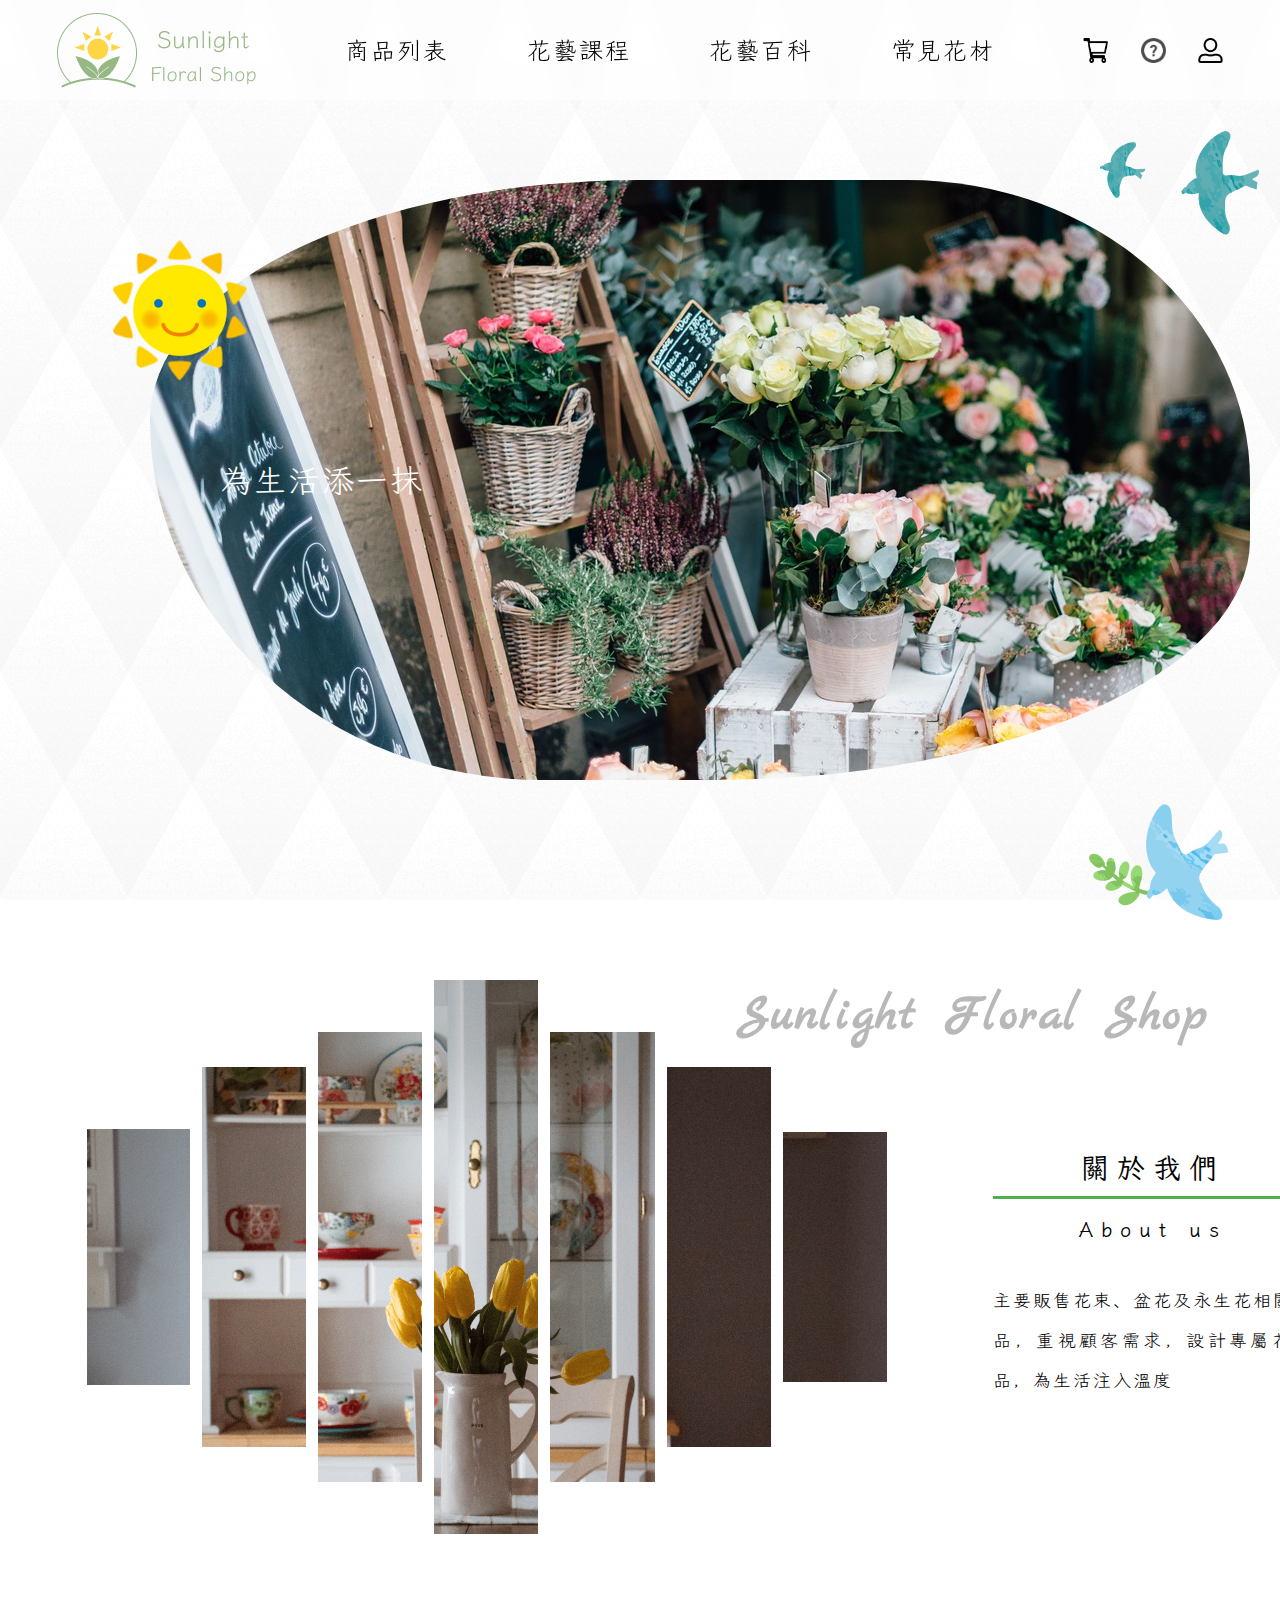
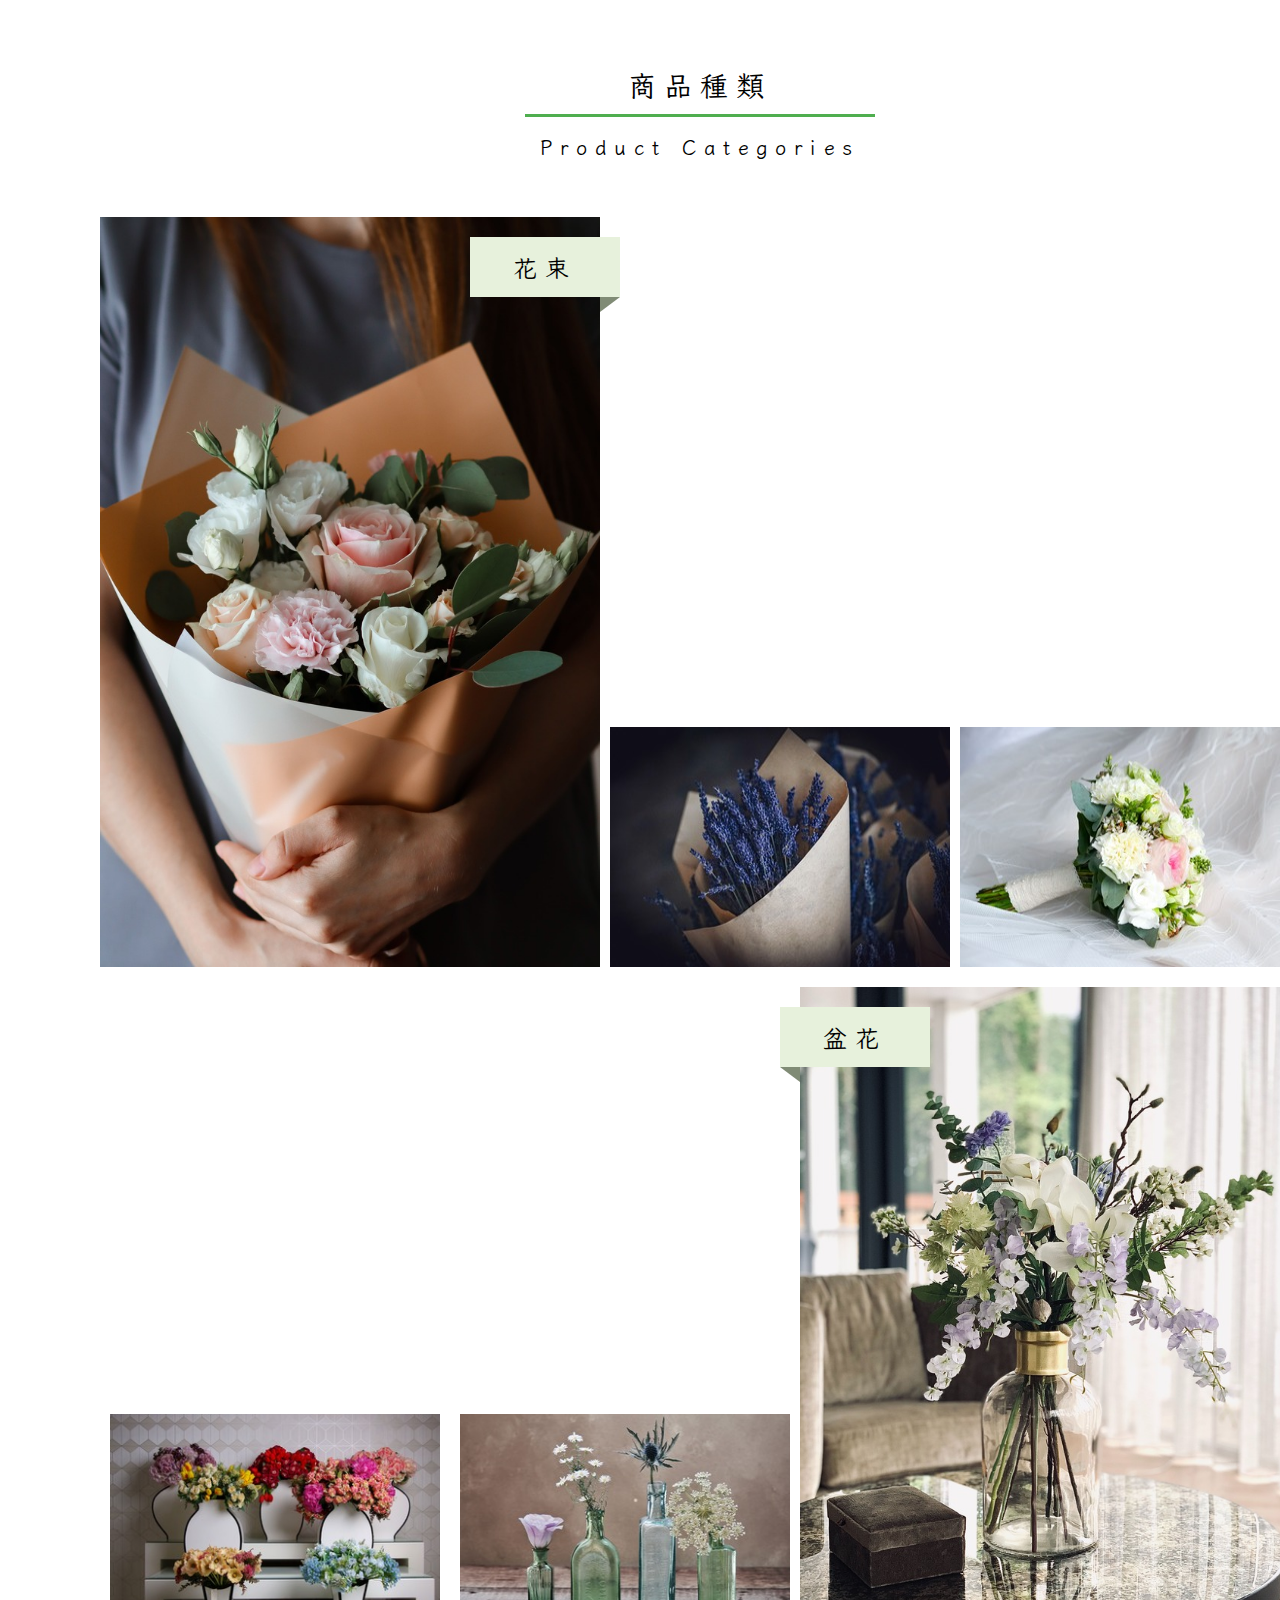
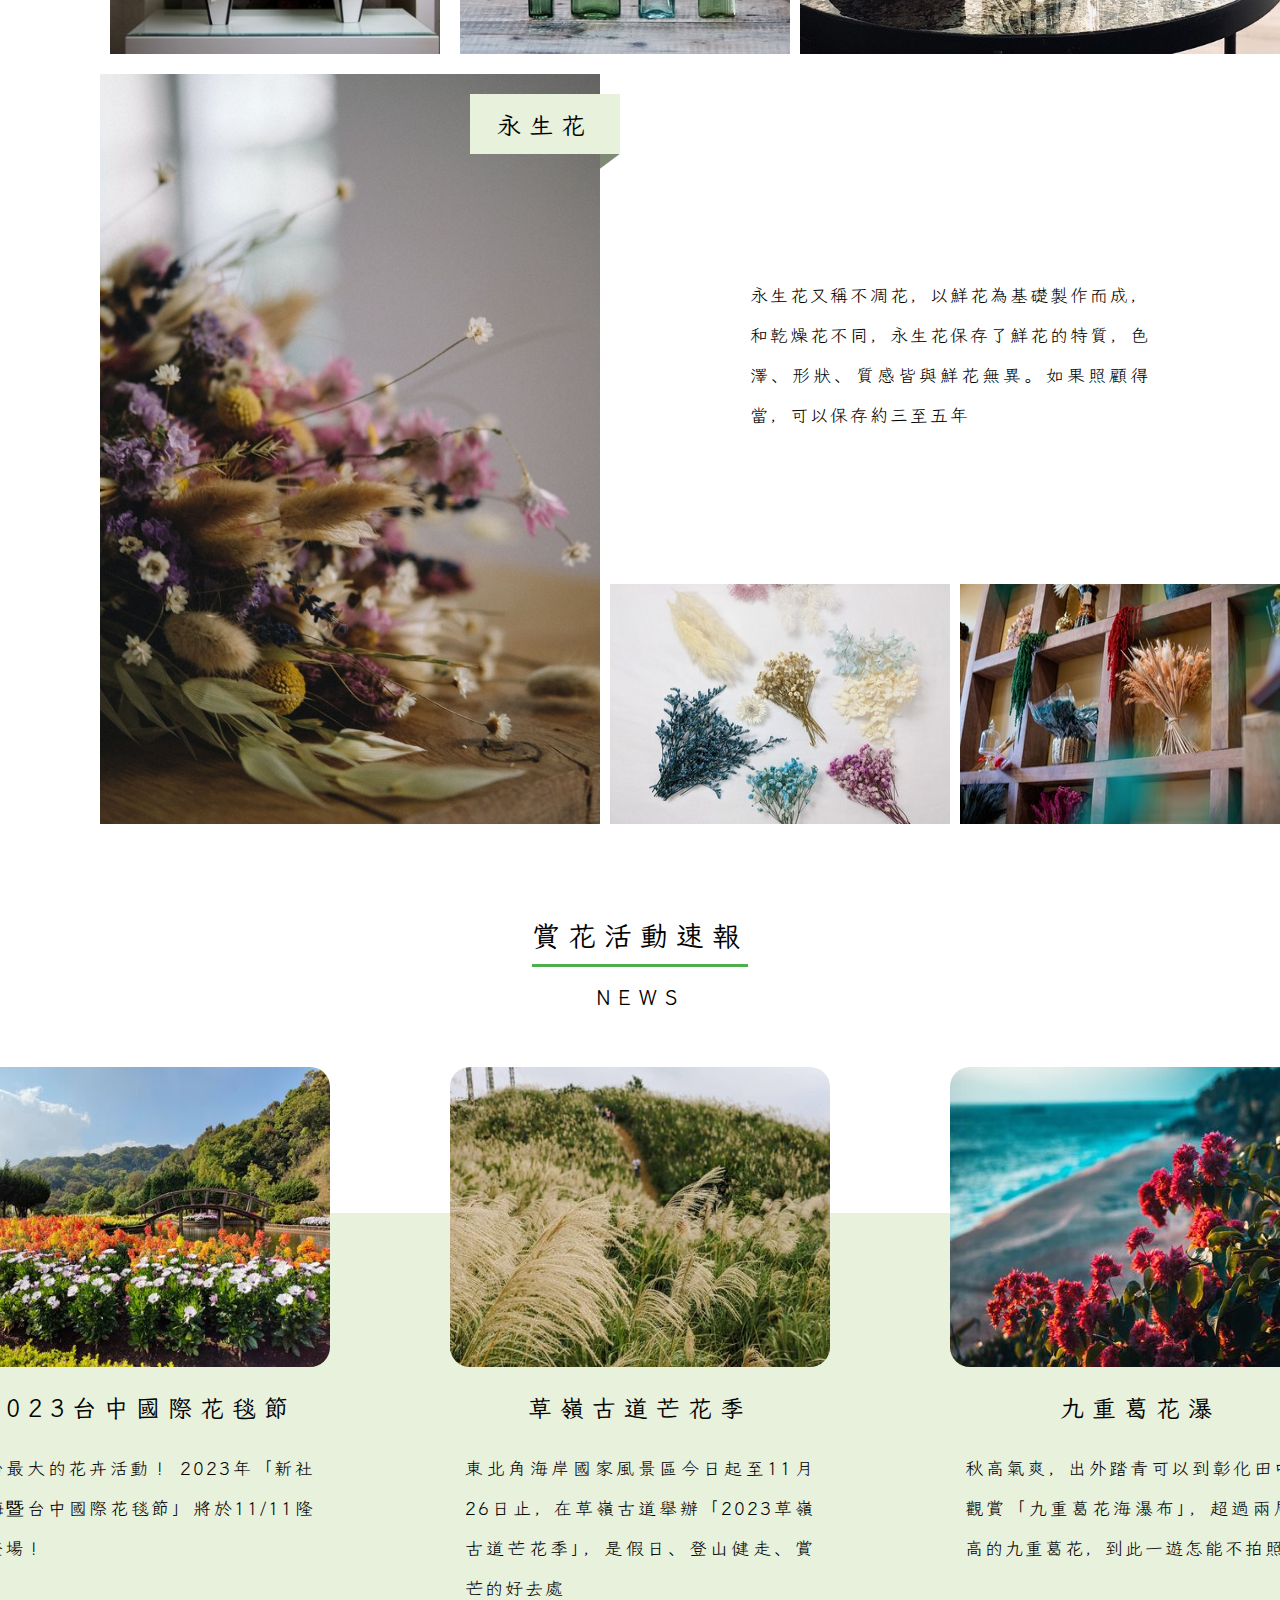
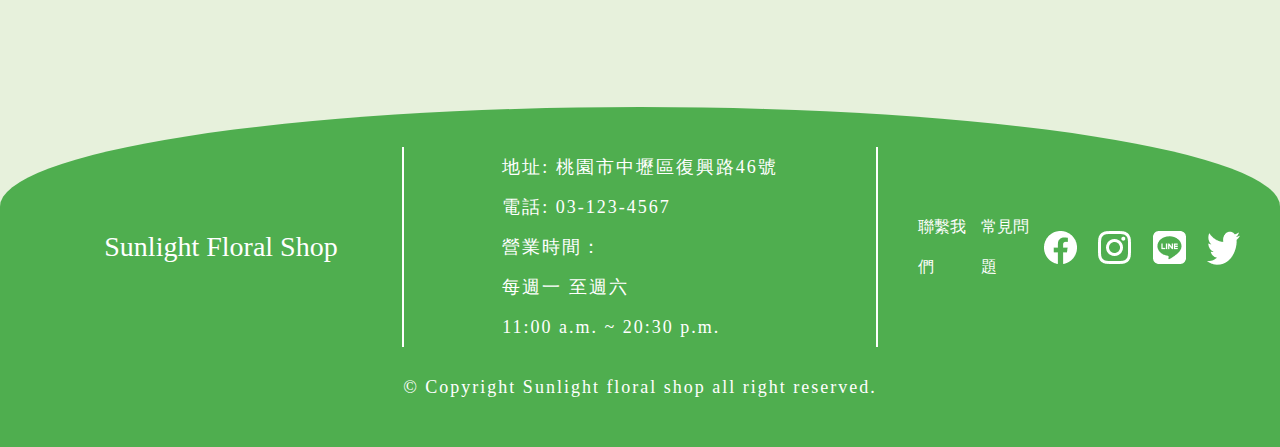
==== index.html @ 6c5d0c10 "網站標題更正" ====
<!DOCTYPE html>
<html lang="en">
<head>
    <meta charset="UTF-8">
    <meta name="viewport" content="width=device-width, initial-scale=1.0">
    <title>Sunlight floral shop</title>

    <link rel="shortcut icon" href="./photos/icon/favicon.png">
    <link rel="stylesheet" href="./CSS_style/normalize.css">
    <link rel="stylesheet" href="./CSS_style/tempt.css">
    <link rel="stylesheet" href="./CSS_style/index_style.css">
    
<!-- 英文字體 marck script -->
    <link rel="preconnect" href="https://fonts.googleapis.com">
    <link rel="preconnect" href="https://fonts.gstatic.com" crossorigin>
    <link href="https://fonts.googleapis.com/css2?family=Marck+Script&display=swap" rel="stylesheet">
<!-- 中文字體-->
<link rel="preconnect" href="https://fonts.googleapis.com">
<link rel="preconnect" href="https://fonts.gstatic.com" crossorigin>
<link href="https://fonts.googleapis.com/css2?family=Klee+One&family=Marck+Script&display=swap" rel="stylesheet">
</head>
<body>
<header>
    <!-- 導覽列 -->
<nav>
    <div class="mynav">
        <div class="logo">
            <a href="./index.html"><img src="./photos/icon/logo.png" alt="logo"></a>
        </div>
        <ul>
        
                <li class="mynav_list">
                    <a href="./item_list.html" >
                        商品列表
                    <ul class="item_drop">
                        <li>
                            <a href="./item_list.html">
                                花束
                            </a>
                        </li>                            
                        <li>
                            <a href="./item_list.html">
                                盆花
                            </a>
                        </li>
                        <li>
                            <a href="./item_list.html">
                                永生花
                            </a>
                        </li>
                    </ul>
                </a>
                </li>
            
            <li class="mynav_list">
                <a href="./class.html" >
                    花藝課程
                </a>
            </li>
            <li class="mynav_list">
                <a href="./flowers_knowledge.html">
                    花藝百科
                </a>
            </li>
        <li class="mynav_list">
                <a href="./flowers_introduce.html" >
                    常見花材
                </a>
            </li>
        </ul>
        <div class="mynav_icon">
            <a href="./cart.html" class="mynav_cart">
                <img src="./photos/icon/icon_cart.png">
            </a>
            <a href="#" class="mynav_question">
                <img src="./photos/icon/icon_question.png">
            </a>
            <a href="./login.html" class="mynav_member">
                <img src="./photos/icon/icon_member.png">
            </a>
        </div>
    </div>
</nav>
   
</header>

<main>    
     <!-- banner -->
     <section class="banner">
        <img src="./photos/index/index_banner_1.png" alt="">
        <img src="./photos/index/index_banner_2.png" alt="">
        <img src="./photos/index/index_banner_3.png" alt="">
        <div class="banner_sun">
            <div></div>
            <div></div>
        </div>
        <div class="banner_container">
            <img src="./photos/index/index_banner.jpg" alt="banner">
            <div class="banner_text">
                <p>為生活添一抹<span>綠意</span></p>
            </div>
        </div>
    </section>
    <!-- 關於我們 -->
    <section class="aboutus">
        <div class="aboutus_block">
            <div class="aboutus_pic">
                <div>
                    <img src="./photos/index/index_aboutus_1.png" alt="aboutus_pic">
                </div>
                <div>
                    <img src="./photos/index/index_aboutus_2.png" alt="aboutus_pic">
                </div>
                <div>
                    <img src="./photos/index/index_aboutus_3.png" alt="aboutus_pic">
                </div>
                <div>
                    <img src="./photos/index/index_aboutus_4.png" alt="aboutus_pic">
                </div>
                <div>
                    <img src="./photos/index/index_aboutus_5.png" alt="aboutus_pic">
                </div>
                <div>
                    <img src="./photos/index/index_aboutus_6.png" alt="aboutus_pic">
                </div>
                <div>
                    <img src="./photos/index/index_aboutus_7.png" alt="aboutus_pic">
                </div>
            </div>    
                <div class="aboutus_text">
                    <h3 class="aboutus_storename">Sunlight Floral Shop</h3>
                    <div>
                        <h2>關於我們</h2>
                        <h2>About us</h2>
                    </div>
                    <p>主要販售花束、盆花及永生花相關商品，重視顧客需求，設計專屬花藝品，為生活注入溫度</p>
                </div>
        </div>
    </section>
<!-- 商品種類 -->
    <section class="producttype">
        <div>
            <h2>商品種類</h2>
            <h2>Product Categories</h2>
        </div>
        <div>
            <div class="producttype_block">
                <div class="producttype_main">
                    <div class="producttype_title">
                        <h3>花束</h3>
                    </div>
                    <div class="producttype_mainpic_container">
                        <img src="./photos/index/producttype_bouquet_0.jpg" alt="producttype" class="producttype_mainpic">
                        
                        <a href="./item_list.html" class="producttype_hover">
                            <p>— View more ...</p>
                        </a>
                    </div>
                </div>
                <div class="producttype_smallpic">
                    <div>
                        <div><img src="./photos/index/producttype_bouquet_1.jpg" alt="producttype_bouquet"></div>
                        <div><img src="./photos/index/producttype_bouquet_2.jpg" alt="producttype_bouquet"></div>
                    </div>
                    
                </div>
            </div>
            <div class="producttype_block">
                <div class="producttype_main">
                    <div class="producttype_title"><h3>盆花</h3></div>
                    <img src="./photos/index/producttype_vase_0.jpg" alt="producttype" class="producttype_mainpic">
                    <a href="./item_list.html" class="producttype_hover">
                        <p>— View more ...</p>
                    </a>
                </div>
                <div class="producttype_smallpic">
                    <div>
                        <div><img src="./photos/index/producttype_vase_1.jpg" alt="producttype_vase"></div>
                        <div><img src="./photos/index/producttype_vase_2.jpg" alt="producttype_vase"></div>
                    </div>
                </div>
            </div>
            <div class="producttype_block">
                <div class="producttype_main">
                    <div class="producttype_title"><h3>永生花</h3></div>
                    <img src="./photos/index/producttype_preserved_0.jpg" alt="producttype" class="producttype_mainpic">
                    <a href="./item_list.html" class="producttype_hover">
                        <p>— View more ...</p>
                    </a>
                </div>
                <div class="producttype_smallpic">
                    <p>永生花又稱不凋花，以鮮花為基礎製作而成，和乾燥花不同，永生花保存了鮮花的特質，色澤、形狀、質感皆與鮮花無異。如果照顧得當，可以保存約三至五年</p>
                    <div>
                        <div><img src="./photos/index/producttype_preserved_1.jpg" alt="producttype_preserved"></div>
                        <div><img src="./photos/index/producttype_preserved_2.jpg" alt="producttype_preserved"></div>
                    </div>
                </div>
            </div>
        </div>
    </section>
<!-- 最新消息 -->
    <div class="news_bg">
        <div class="news">
            <div>
                <h2>賞花活動速報</h2>
                <h2>NEWS</h2>
            </div>
            <div class="news_main">
                <div class="news_block">
                    <img src="./photos/index/news_1.jpg" alt="news_photo">
                
                    <div class="news_text">
                        <h3>2023台中國際花毯節</h3>
                        <p>全台最大的花卉活動！
                        2023年「新社花海暨台中國際花毯節」將於11/11隆重登場！
                        </p>
                    </div>
                </div>
                <div class="news_block">
                    <img src="./photos/index/news_2.jpg" alt="news_photo">
                    <div class="news_text">
                        <h3>草嶺古道芒花季</h3>
                        <p>東北角海岸國家風景區今日起至11月26日止，在草嶺古道舉辦「2023草嶺古道芒花季」，是假日、登山健走、賞芒的好去處</p>
                    </div>
                </div>
                <div class="news_block">
                    <img src="./photos/index/news_3.jpg" alt="news_photo">
                    <div class="news_text">
                        <h3>九重葛花瀑</h3>
                        <p>秋高氣爽，出外踏青可以到彰化田中鎮觀賞「九重葛花海瀑布」，超過兩層樓高的九重葛花，到此一遊怎能不拍照。</p>
                    </div>
                </div>
            </div>
        </div>
    </div>
</main>
        
<!-- footer -->
<footer>
    <div class="footer">
        <div class="footer_main">
            <div class="footer_title">
                <h4>Sunlight Floral Shop</h4>
            </div>
            <div class="footer_contact">
                <p>地址: 桃園市中壢區復興路46號</p>
                <p>電話: 03-123-4567</p>
                <p>營業時間：</p>
                <p>每週一 至週六</p>
                <p>11:00 a.m. ~ 20:30 p.m.</p>
            </div>
            <div class="footer_followus">
                <div class="footer_icon">
                    <a href="." class="footer_fb">
                        <img src="./photos/icon/icon_fb.png" alt="facebook">
                    </a>
                    <a href="." class="footer_ig">
                        <img src="./photos/icon/icon_ig.png" alt="intasgram">
                    </a>
                    <a href="." class="footer_line">
                        <img src="./photos/icon/icon_line.png" alt="line">
                    </a>
                    <a href="." class="footer_twitter">
                        <img src="./photos/icon/icon_twitter.png" alt="twitter">
                    </a>
                </div>
                <a href=".#">常見問題</a>
                <a href=".#">聯繫我們</a>
            </div>
        </div>
    
        <div class="footer_copyright">
            <p>© Copyright Sunlight floral shop all right reserved.</p>
        </div>
    </div>
</footer>
</body>

</html>
---- CSS_style/tempt.css ----
*{
    box-sizing: border-box;
    margin: 0;    
}

html,body{
    scroll-behavior: smooth;
}

h1,h2,h3,h4,p,ul,li:not(.footer p,ul,li), button, a{
    font-family: 'Klee One';
}

h1, h2{
    font-size: 32px;
    letter-spacing: 8px;
    line-height: 60px;
}

h2{
    font-size: 28px;
}

h3{
    font-size: 24px;
    letter-spacing: 8px;
    line-height: 40px;
}

h4{
    font-size: 18px;
    font-weight: normal;
    line-height: 40px;
}



p, ul, li:not(.footer p,ul,li), button{
    line-height: 40px;
    font-size: 18px;
    letter-spacing: 2px;
}

ul{
list-style: none;
padding: 0;
margin: 0;
}

a{
text-decoration: none;
color: #000;
}
button, button>p{
    font-size: 24px;
    border: none;
    border-radius: 10px;
}

header{
    width: 100%;
}
main{
    width: 100%;
    margin: 0 auto;
    margin-top: 100px;
    display: flex;
    flex-direction: column;
    align-items: center;
}

img{
    vertical-align: middle;
}


/* 導覽列 */

nav{
    padding: 10px;
    width: 100%;
    background-color: rgba(255,255,255,.6); 
    backdrop-filter: blur(10px);
    display: flex;
    justify-content: center;
    position: fixed;
    top: 0;
    z-index: 3;
}
.mynav img:first-child{
    padding: 5px;
}
.mynav{
    width: 1400px;
    height: 80px;
    display: flex;
    justify-content: space-around;
    align-items: center;
    top: 0;
    z-index: 2;
}

.mynav>ul{
    display: flex;
    width: 650px;
    justify-content: space-between;
}

.mynav_list::after{
    content:"";
    display: block;
    height: 3px;
    width: 100%;
    background-color: #4FAE4F;
    transition: 0.3s;
    transform: scaleX(0)
}

.mynav_list:not(.mynav_list:first-child):hover::after{
    transition: 0.3s;
    transform: scaleX(1)
    
}

.mynav_icon{
    width: 150px;
    display: flex;
    justify-content: space-between;

}

.mynav_icon img{
    width: 35px;
    height: 35px;
}

.mynav_list a{
    color:#000;
    font-size: 24px;
    display: block;
    /* background-color: #000; */
}

.mynav_list{
    text-align: center;
}

.logo{
    /* border-bottom: 1px solid #b8b4b4; */
    display: flex;
    align-items: center;
}


/* 導覽列_下拉選單 */
.item_drop{
    padding: 0 auto;
    background-color: rgba(255,255,255,.7); 
    backdrop-filter: blur(30px);
    display: flex;
    flex-direction: column;
    justify-content: center;
    position: absolute;
    border-radius: 10px;
    max-height: 0;
    opacity: 0;
    z-index: 99; 
    /* 以免被其他區塊遮到 */
}

.item_drop li{
    padding: 10px;
    width: 100px;
    text-align: center;
}

.mynav_list:first-child:hover .item_drop{
    max-height: 100vh;
    opacity: 1;
    transition: 1s;
}



/* footer */
.footer{
    background-color: #4FAE4F;
    padding: 40px 0px;
    position: relative;
    display: flex;
    flex-direction: column;
    border-radius: 900px 900px 0% 0%/140px 140px 0% 0%;
    
}


.footer_title{
    width: 30.3333%;
    border-right: 2px solid #fff;
    display: flex;
    align-items: center;
    justify-content: center;
}

.footer_main{
    display: flex;
    justify-content: space-between;
    padding: 0 40px;
    
}

.footer_followus{
    border-left: 2px solid #fff;
    padding-left: 40px;
    display: flex;
    flex-direction: row-reverse;
    width: 30.333333%;
    justify-content: space-evenly;
    align-items: center;
    z-index: 2;
}

.footer_contact{
    display: flex;
    flex-direction: column;
    justify-content: center;
}

.footer_icon{
    width: 200px;
    display: flex;
    justify-content: space-between;
}

.footer p, .footer_followus a, .footer h4{
    color: #fff;
    font-family: '微軟正黑體';
    line-height: 40px;
    text-align: left;
}

.footer_copyright{
    margin-top: 20px;
    width: 100%;
}
.footer_copyright p{
    text-align: center;
}

.footer_title h4{
    font-size: 28px;
    text-align: center;
    width: 280px;
    line-height: 40px;
}
---- CSS_style/index_style.css ----
body{
    background-image: url(../photos/index/white-diamond.png);
    background-attachment: fixed;
}


/* banner */
.banner{
    width: 1400px;
    margin: auto;
    padding-top: 80px;
    padding-bottom: 80px;
    position: relative;
    z-index: 2;
}

.banner_container{
    height: 600px;
    width: 1100px;
    margin: auto;
    border-radius: 490px 343px 539px 392px/240px 300px 240px 360px;
    display: flex;
    align-items: center;
    overflow: hidden;
}

.banner_sun{
    width: 140px;
    height: 140px;
    position: absolute;
    top: 140px;
    left: 110px;
}
.banner_sun>div:first-child{     
    background-image: url(../photos/index/index_banner_4-2.png);
    background-position: center;
    width: 140px;
    height: 140px;
    border-radius: 50%;
    animation: banner1 30s 0s linear infinite;
    transform-origin: center;
    translate: 0px 0px;
}

.banner_sun>div:last-child{ 
    background-image: url(../photos/index/index_banner_4-1.png);
    background-repeat: no-repeat;
    background-position: center;
    width: 95px;
    height: 95px;
    position: absolute;
    top: 22px;
    right: 22px;
}
.banner>img:nth-child(1){
    position: absolute;
    bottom: -120px;
    right: 120px;
}
.banner>img:nth-child(2){
    position: absolute;
    top: 0;
    right: 100px;
    z-index: 10;
}

.banner>img:nth-child(3){
    position: absolute;
    top: 30px;
    right: 240px;
    z-index: 10;
}


@keyframes banner1{
    0%{
    transform: rotate(0deg);
    translate: 0px 0px;
    }
    100%{
        transform: rotate(360deg);
        translate: 0px 0px;
    }
}

.banner_text{
    font-size: 28px;
    margin: auto;
    margin-left: 5%;
    display: flex;
    position: absolute;
}

.banner_text p{
    font-size: 32px;
    width: 300px;
    padding-bottom: 5px;
    color: #fff;
}

.banner_text p::after{
    content:"";
    display: block;
    height: 3px;
    background-color: #3A8816;
    opacity: 0;
    animation: banner_text_border 1s 0.5s linear forwards;
}

.banner_text span{
    /* color: rgb(48, 92, 78); */
    font-size: 40px;
    position: relative;
    /* bottom: -50px; */
    opacity: 0;
    animation: banner_title 1s 1.5s linear forwards; 
}

@keyframes banner_text_border{
    0%{
        width: 0%;
        opacity: 0;
    }
    100%{
        width: 100%;
        opacity: 1;
    }
}

@keyframes banner_title{
    0%{
        opacity: 0;
        bottom: 0px;
    }
    100%{
        opacity: 1;
        bottom: -50px;
    }
}


/* 關於我們圖片 */
.aboutus{
    width: 1400px;
    margin: 0 auto;
    margin-top: 120px;
    display: flex;
    flex-direction: column;
    align-items: center;
    justify-content: space-between;
}
.aboutus_pic{
    width: 800px;
    display: flex;
    gap: 12px;
    align-items: center;
}

.aboutus_pic>div{
    overflow: hidden;
}

.aboutus_pic img{
    transition: 1s;
    vertical-align: middle;
}

.aboutus_pic img:hover{
    transform: scale(1.1);
}



/* 關於我們 文字 */
.aboutus p{
    width: 320px;
    text-align: justify;
}

.aboutus h3{
    width: 500px;
    font-size: 50px;
    font-family: 'marck script';
    text-align: center;
    color: #B8B8B8;
    position: absolute;
    top: -120px;
    left: -250px;
    letter-spacing: 2px;
    z-index: -1;
}

.aboutus_text{
    height: 100%;
    display: flex;
    flex-direction: column;
    padding-left: 20px;    
    position: relative;
    justify-content: center;
}

.aboutus_text>div{
    display: flex;
    justify-content: center;
}

.aboutus_block{
    width: 100%;
    display: flex;
    align-items: center;
    justify-content: space-evenly;
    
}

/* 商品種類 */
.producttype{
    width: 1400px;
    margin: 0 auto;
    margin-top: 100px;
    display: flex;
    flex-direction: column;
    align-items: center;
    justify-content: center;
}

.producttype_main{
    position: relative;
    /* 次標題絕對定位 */
    z-index: 1;
    /* z-index設1, 以免擋到a標籤 */

}

.producttype_block{
    width: 1200px;

    margin-top: 20px;
    display: flex; 
    justify-content: space-between;
}

.producttype_block:nth-child(2){
    flex-direction: row-reverse;
}

.producttype_main img{
    width: 500px;
    background-repeat: no-repeat;
    background-size: cover;
    background-position: center;
}



.producttype_title{
    width: 150px;
    height: 60px;
    background-color: #E7F1DC;
    position: absolute;
    right: -20px;
    top: 20px;
    z-index: 3;
}

.producttype_title::after{
    content:"";
    width: 20px;
    height: 15px;
    clip-path: polygon(0% 0%, 100% 0%, 0% 100%);
    background-color: #808B75;
    position: absolute;
    right: 0px;
    top: 60px;
}

.producttype_block:nth-child(2) .producttype_title{
    width: 150px;
    height: 60px;
    background-color: #E7F1DC;
    position: absolute;
    left: -20px;
    top: 20px;
    z-index: 3;
}

.producttype_block:nth-child(2) .producttype_title::after{
    content:"";
    width: 20px;
    height: 15px;
    clip-path: polygon(0% 0%, 100% 0%, 100% 100%);
    background-color: #808B75;
    position: absolute;
    left: 0px;
    top: 60px;
}

.producttype_title>h3{
    text-align: center;
    line-height: 60px;
}

.producttype_smallpic{
    display: flex;
    flex-direction: column;
    justify-content: flex-end;
}

.producttype_smallpic p{
    width: 100%;
    padding: 150px;
    align-self: center;
    text-align: justify;

}

.producttype_smallpic>div{
    width: 700px;
    display: flex;
    align-items: flex-end;
    justify-content: space-evenly;
    overflow: hidden;
}

.producttype_block .producttype_smallpic>div>div{
    overflow: hidden;
    margin-left: 10px;
}

.producttype_block:nth-child(2) .producttype_smallpic>div>div{
    margin-right: 10px;
}

.producttype_smallpic>div img{
    width: 350px;
    height: 240px;
    background-repeat: no-repeat;
    background-size: cover;
    background-position: center;
}

.producttype_block:nth-child(2) .producttype_smallpic img{
    padding-left: 0;
    padding-right: 10px;
}

.producttype_text{
    /* border: 1px solid red; */
    width: 600px;
    height: 120px;
    margin: auto 0;
    display: flex;
    justify-content: flex-end;
    align-items: flex-end;
}

.producttype>div:first-child{
    width: 250px;
    display: flex;
    align-items: center;
    justify-content: space-between;
    margin-bottom: 50px;
}

.producttype_smallpic img:not(.producttype_mainpic):hover{
    transform: scale(1.1);
    transition: 1s;
}

.producttype img{
    transition: 1s;
}

/* hover區塊設定 */
.producttype_mainpic_container{
    position: relative;
    z-index: -1;

}
.producttype_hover{
    text-align: center;
    vertical-align: middle;
    width: 100%;
    height: 100%;
    transform: scale(0);
    overflow: hidden;
    /* background-color: rgba(51, 110, 51, 0.4); */
    background-color: rgba(0,0,0,.3);
    backdrop-filter: blur(10px);
    /* 在區塊背景加入特效 */
    position: absolute;
    top: 0;
    left: 0;
    transition: .8s;
    display: flex;
    align-items: center;
    color: #fff;
    z-index: 2;
}

.producttype_hover p{
    text-align: center;
    width: 100%;
    font-size: 32px;
    font-weight: bold;
}


.producttype_main:hover .producttype_hover{
    transform: scale(.999);
}




/* 活動消息區塊 */

.news_bg{
    width: 100%;
    margin: auto;
    margin-top: 60px;
    background: linear-gradient(
        #fff0 0%,
        #fff0 40%,
        #E7F1DC 40%,
        #E7F1DC 100%
    );
    display: flex;
    justify-content: center;
}
.news{
    display:flex;
    justify-content: center;
    flex-direction: column;
    align-items: center;
    padding-bottom: 100px;
}

.news>div:first-child{
    width: 330px;
    display: flex;
    align-items: center;
    justify-content: space-between;

}
.news_main{
    width: 1400px;
    display:flex;
    justify-content: space-between;
    margin-top: 20px;
}

.news_block{
    display: flex;
    flex-direction: column;

}

.news_block img{
    margin: 0 auto;
    width: 380px;
    height: 300px;
    background-size: cover;
    overflow: hidden;
    border-radius: 20px;
}

.news_block h3{
    width: 400px;
    text-align: center;
    margin-top: 20px;
    margin-bottom: 20px;
}

.news_block p{
    width: 350px;
    text-align:justify;
}

.news_text{
    display: flex;
    flex-direction: column;
    align-items: center;
}

/* 各區塊h2標題樣式 */
h2{
    text-align: center;
    line-height: 60px;
}

.aboutus_text h2:nth-child(2),
.producttype h2:nth-child(2),
.news h2:nth-child(2){
    font-size: 20px;
    text-align: center;
}



.aboutus_text>div,
.producttype>div:first-child,
.news>div:first-child{
    display: flex;
    flex-direction: column;
    margin-bottom: 20px;
    margin-top: 20px;
}

.aboutus_text>div>h2:first-child::after,
.producttype>div>h2:first-child::after,
.news>div:first-child>h2:first-child::after{
    content: "";
    display: block;
    width: 100%;
    height: 3px;
    background-color: #4FAE4F;
}

.producttype>div:first-child>h2{
    width: 350px;
}

footer{
    background-color: #E7F1DC;
}
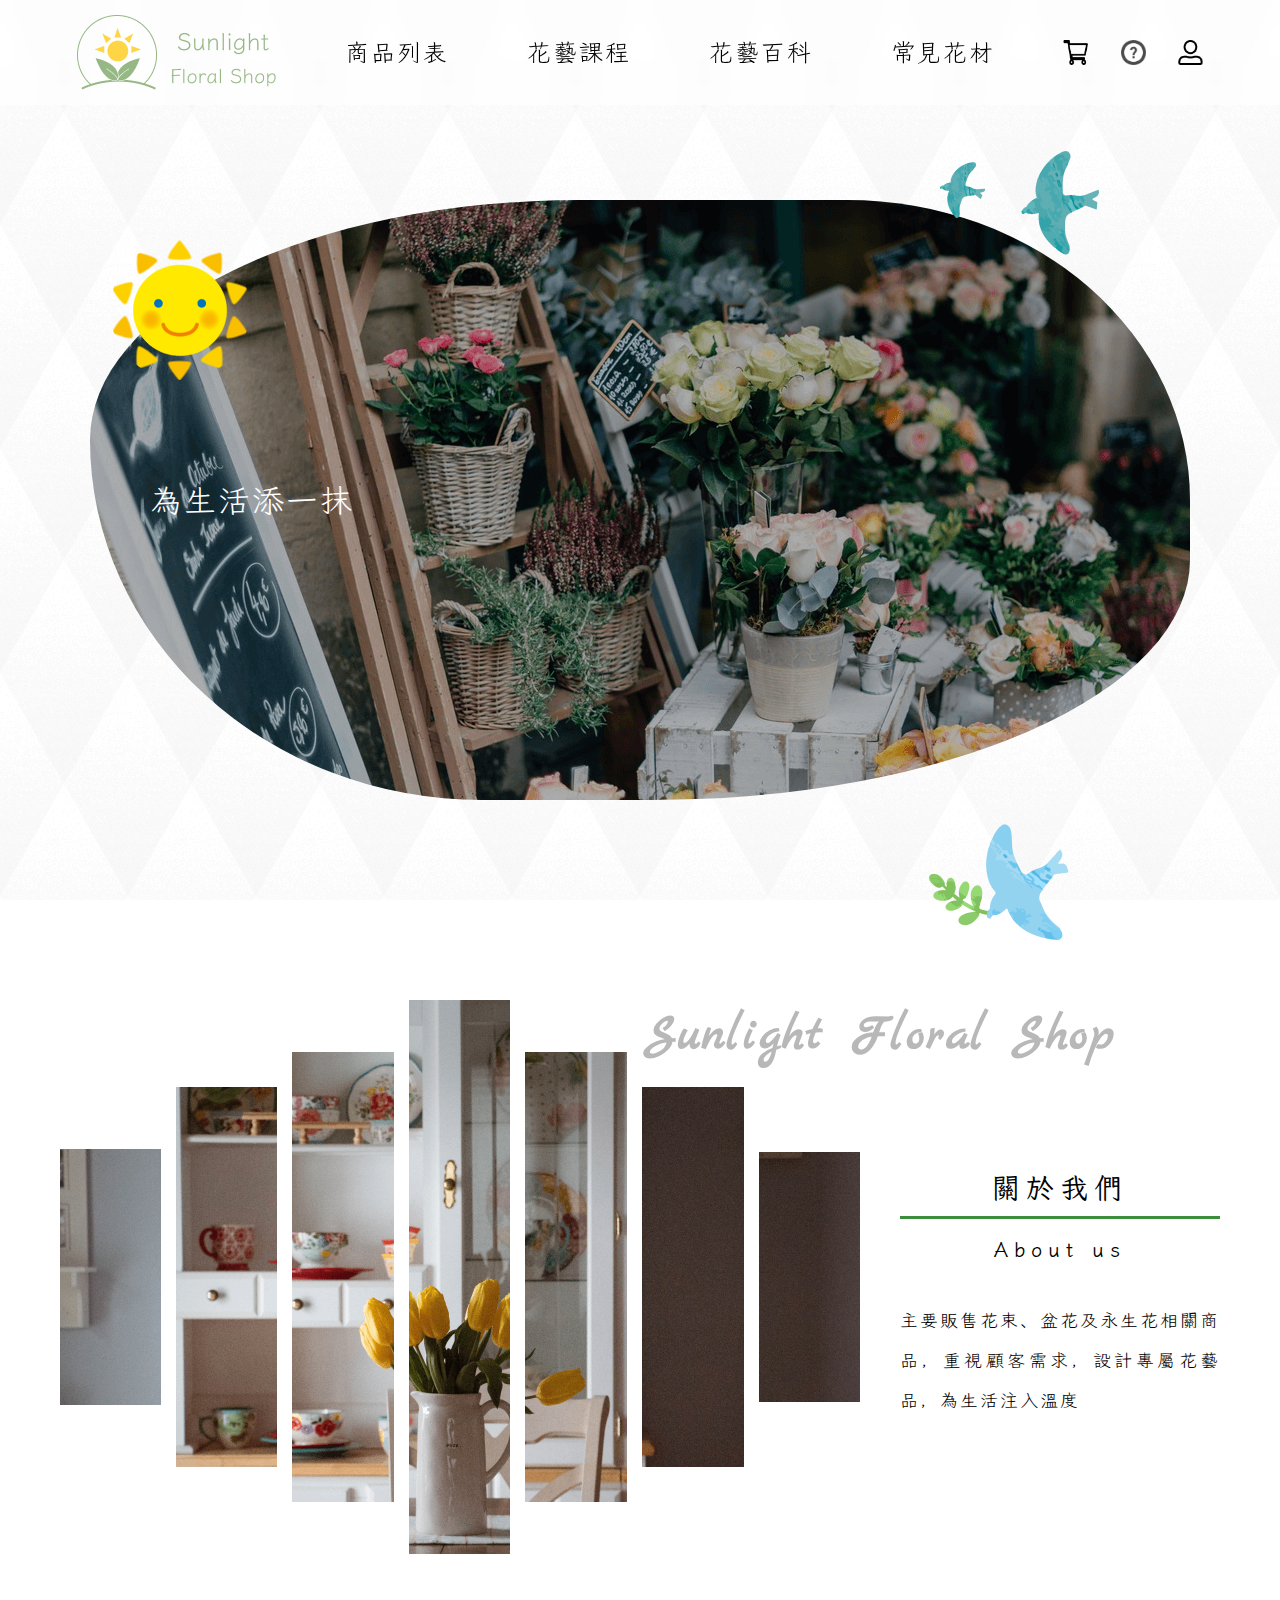
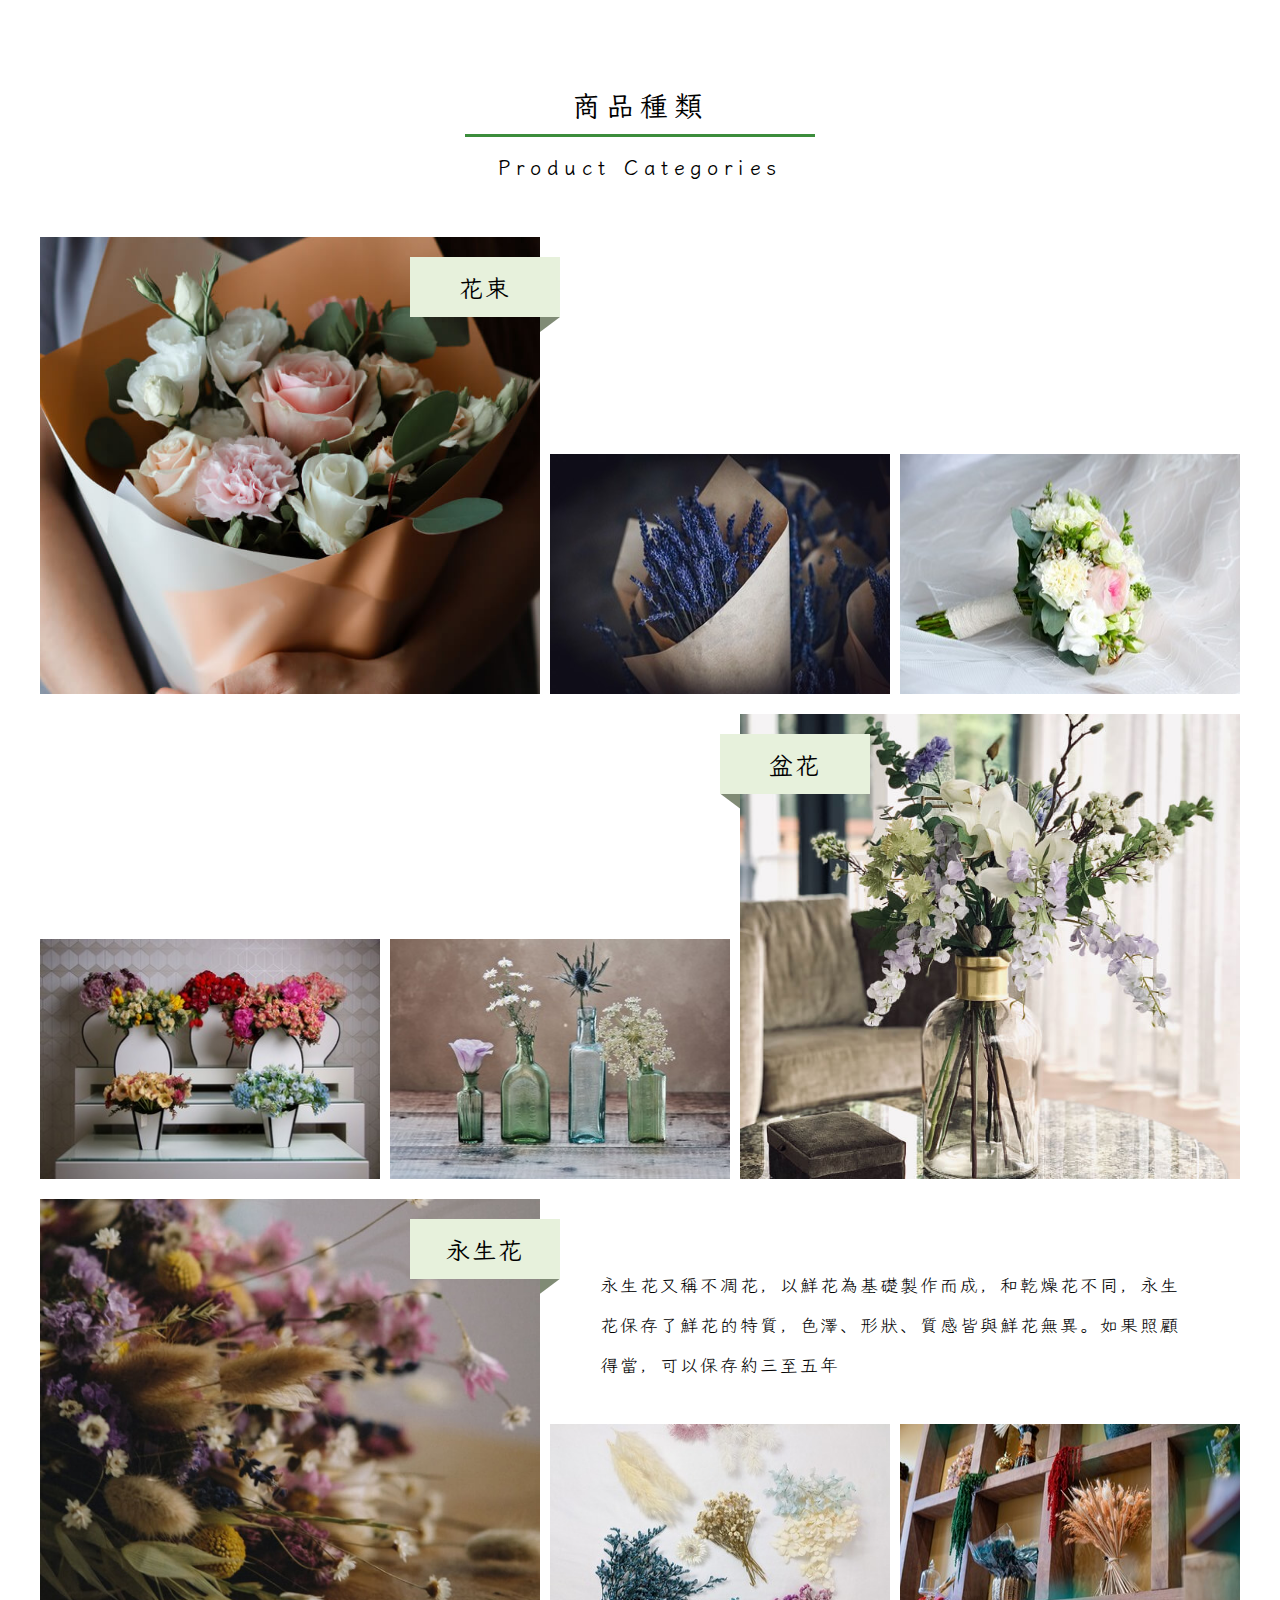
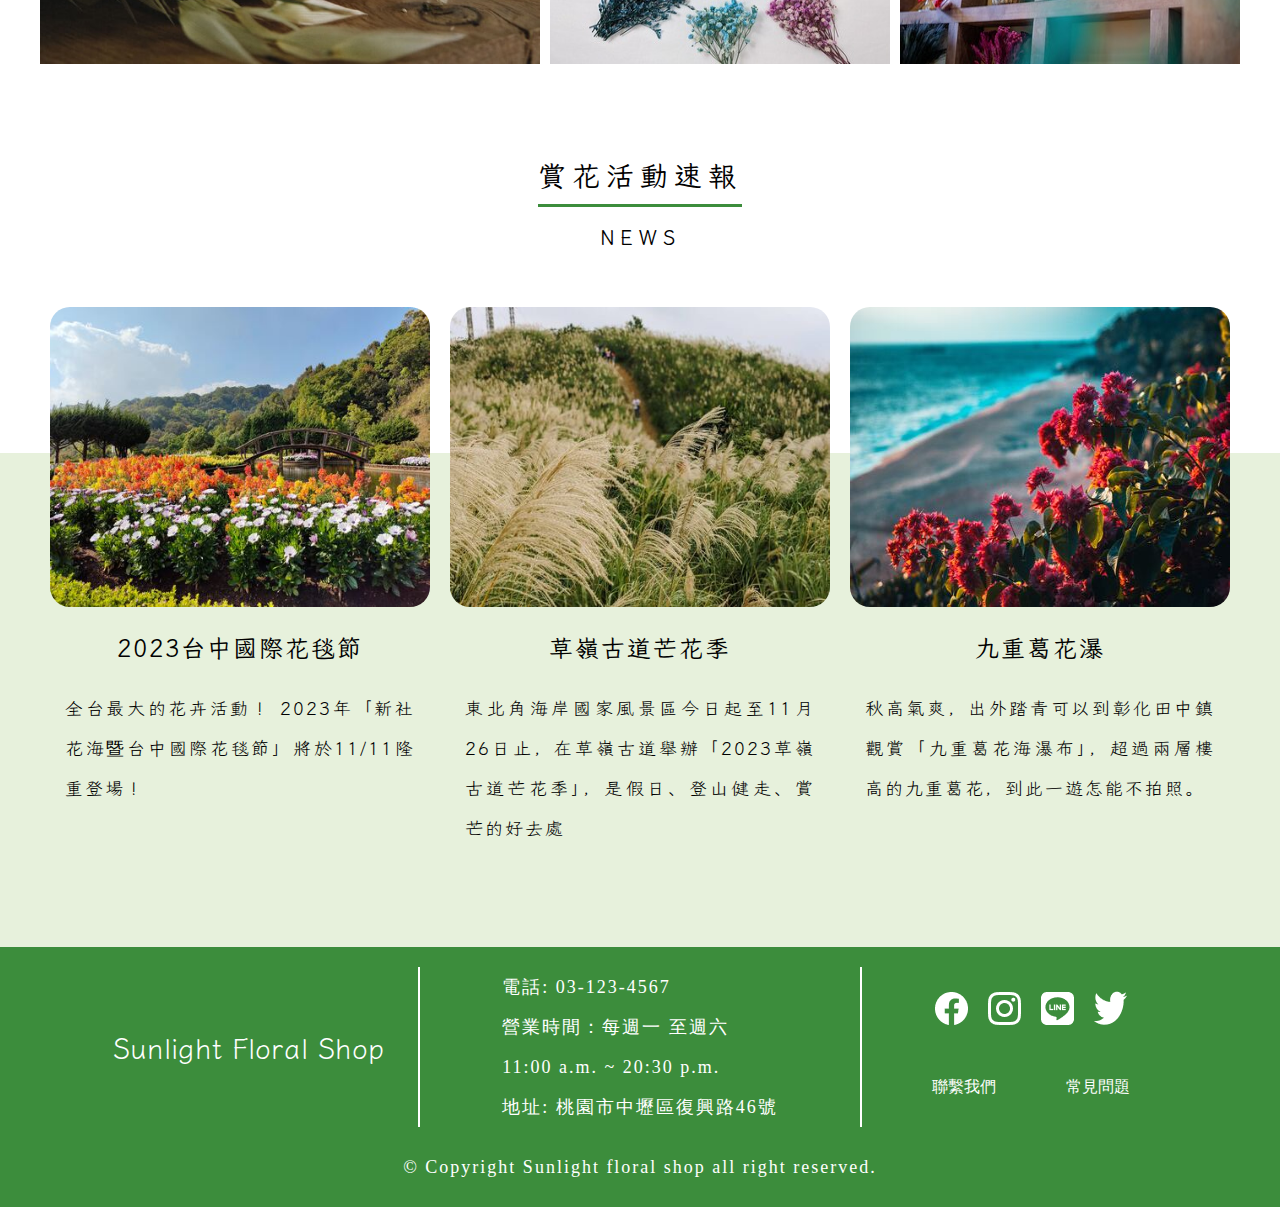
==== commit 0c8cc6bb: "配色及寬度更改" ====
--- a/index.html
+++ b/index.html
@@ -95,7 +95,7 @@
             <div></div>
         </div>
         <div class="banner_container">
-            <img src="./photos/index/index_banner.jpg" alt="banner">
+            <img src="./photos/index/index_banner.png" alt="banner">
             <div class="banner_text">
                 <p>為生活添一抹<span>綠意</span></p>
             </div>
@@ -243,11 +243,10 @@
                 <h4>Sunlight Floral Shop</h4>
             </div>
             <div class="footer_contact">
+                <p>電話: 03-123-4567</p>
+                <p>營業時間：每週一 至週六</p>
+                <p>11:00 a.m. ~ 20:30 p.m.</p>
                 <p>地址: 桃園市中壢區復興路46號</p>
-                <p>電話: 03-123-4567</p>
-                <p>營業時間：</p>
-                <p>每週一 至週六</p>
-                <p>11:00 a.m. ~ 20:30 p.m.</p>
             </div>
             <div class="footer_followus">
                 <div class="footer_icon">
--- a/CSS_style/tempt.css
+++ b/CSS_style/tempt.css
@@ -7,13 +7,14 @@
     scroll-behavior: smooth;
 }
 
-h1,h2,h3,h4,p,ul,li:not(.footer p,ul,li), button, a{
+h1,h2,h3,h4,p,ul,li:not(.footer p,ul,li), a, 
+input{
     font-family: 'Klee One';
 }
 
 h1, h2{
     font-size: 32px;
-    letter-spacing: 8px;
+    letter-spacing: 6px;
     line-height: 60px;
 }
 
@@ -23,7 +24,7 @@
 
 h3{
     font-size: 24px;
-    letter-spacing: 8px;
+    letter-spacing: 2px;
     line-height: 40px;
 }
 
@@ -63,21 +64,28 @@
 main{
     width: 100%;
     margin: 0 auto;
-    margin-top: 100px;
-    display: flex;
-    flex-direction: column;
-    align-items: center;
-}
+    margin-top: 120px;
+    display: flex;
+    flex-direction: column;
+    align-items: center;
+}
+
 
 img{
     vertical-align: middle;
 }
 
+input[type=number]::-webkit-inner-spin-button,
+input[type=number]::-webkit-outer-spin-button{
+    appearance: none;
+    margin: 0;
+}
+
+
 
 /* 導覽列 */
 
 nav{
-    padding: 10px;
     width: 100%;
     background-color: rgba(255,255,255,.6); 
     backdrop-filter: blur(10px);
@@ -91,8 +99,8 @@
     padding: 5px;
 }
 .mynav{
-    width: 1400px;
-    height: 80px;
+    width: 1200px;
+    padding: 10px 0;
     display: flex;
     justify-content: space-around;
     align-items: center;
@@ -111,22 +119,20 @@
     display: block;
     height: 3px;
     width: 100%;
-    background-color: #4FAE4F;
+    background-color: #3C8D3C;
     transition: 0.3s;
-    transform: scaleX(0)
+    transform: scaleX(0);
 }
 
 .mynav_list:not(.mynav_list:first-child):hover::after{
     transition: 0.3s;
-    transform: scaleX(1)
-    
+    transform: scaleX(1);    
 }
 
 .mynav_icon{
     width: 150px;
     display: flex;
     justify-content: space-between;
-
 }
 
 .mynav_icon img{
@@ -138,18 +144,12 @@
     color:#000;
     font-size: 24px;
     display: block;
-    /* background-color: #000; */
 }
 
 .mynav_list{
     text-align: center;
 }
 
-.logo{
-    /* border-bottom: 1px solid #b8b4b4; */
-    display: flex;
-    align-items: center;
-}
 
 
 /* 導覽列_下拉選單 */
@@ -183,13 +183,17 @@
 
 
 /* footer */
+footer{
+    background-color: #3C8D3C;
+}
 .footer{
-    background-color: #4FAE4F;
-    padding: 40px 0px;
+    width: 1200px;
+    margin: auto;
+    padding: 20px 0px;
     position: relative;
     display: flex;
     flex-direction: column;
-    border-radius: 900px 900px 0% 0%/140px 140px 0% 0%;
+    /* border-radius: 900px 900px 0% 0%/140px 140px 0% 0%; */
     
 }
 
@@ -211,9 +215,9 @@
 
 .footer_followus{
     border-left: 2px solid #fff;
-    padding-left: 40px;
     display: flex;
     flex-direction: row-reverse;
+    flex-wrap: wrap;
     width: 30.333333%;
     justify-content: space-evenly;
     align-items: center;
@@ -227,18 +231,24 @@
 }
 
 .footer_icon{
-    width: 200px;
-    display: flex;
-    justify-content: space-between;
-}
-
-.footer p, .footer_followus a, .footer h4{
+    width: 100%;
+    display: flex;
+    justify-content: center;
+}
+
+.footer_icon>a{
+    margin: 0 10px;
+}
+
+.footer p, .footer_followus a{
     color: #fff;
     font-family: '微軟正黑體';
     line-height: 40px;
     text-align: left;
 }
-
+.footer h4{
+    color: #fff;
+}
 .footer_copyright{
     margin-top: 20px;
     width: 100%;
--- a/CSS_style/index_style.css
+++ b/CSS_style/index_style.css
@@ -7,7 +7,7 @@
 
 /* banner */
 .banner{
-    width: 1400px;
+    width: 1200px;
     margin: auto;
     padding-top: 80px;
     padding-bottom: 80px;
@@ -29,8 +29,8 @@
     width: 140px;
     height: 140px;
     position: absolute;
-    top: 140px;
-    left: 110px;
+    top: 120px;
+    left:70px;
 }
 .banner_sun>div:first-child{     
     background-image: url(../photos/index/index_banner_4-2.png);
@@ -142,7 +142,7 @@
 
 /* 關於我們圖片 */
 .aboutus{
-    width: 1400px;
+    width: 1200px;
     margin: 0 auto;
     margin-top: 120px;
     display: flex;
@@ -153,7 +153,7 @@
 .aboutus_pic{
     width: 800px;
     display: flex;
-    gap: 12px;
+    gap: 15px;
     align-items: center;
 }
 
@@ -215,7 +215,7 @@
 
 /* 商品種類 */
 .producttype{
-    width: 1400px;
+    width: 1200px;
     margin: 0 auto;
     margin-top: 100px;
     display: flex;
@@ -234,7 +234,6 @@
 
 .producttype_block{
     width: 1200px;
-
     margin-top: 20px;
     display: flex; 
     justify-content: space-between;
@@ -308,7 +307,7 @@
 
 .producttype_smallpic p{
     width: 100%;
-    padding: 150px;
+    padding: 40px 60px;
     align-self: center;
     text-align: justify;
 
@@ -327,7 +326,7 @@
     margin-left: 10px;
 }
 
-.producttype_block:nth-child(2) .producttype_smallpic>div>div{
+.producttype_block:nth-child(2) .producttype_smallpic>div{
     margin-right: 10px;
 }
 
@@ -347,7 +346,6 @@
 .producttype_text{
     /* border: 1px solid red; */
     width: 600px;
-    height: 120px;
     margin: auto 0;
     display: flex;
     justify-content: flex-end;
@@ -444,7 +442,7 @@
 
 }
 .news_main{
-    width: 1400px;
+    width: 1200px;
     display:flex;
     justify-content: space-between;
     margin-top: 20px;
@@ -514,13 +512,9 @@
     display: block;
     width: 100%;
     height: 3px;
-    background-color: #4FAE4F;
+    background-color: #3C8D3C;
 }
 
 .producttype>div:first-child>h2{
     width: 350px;
-}
-
-footer{
-    background-color: #E7F1DC;
 }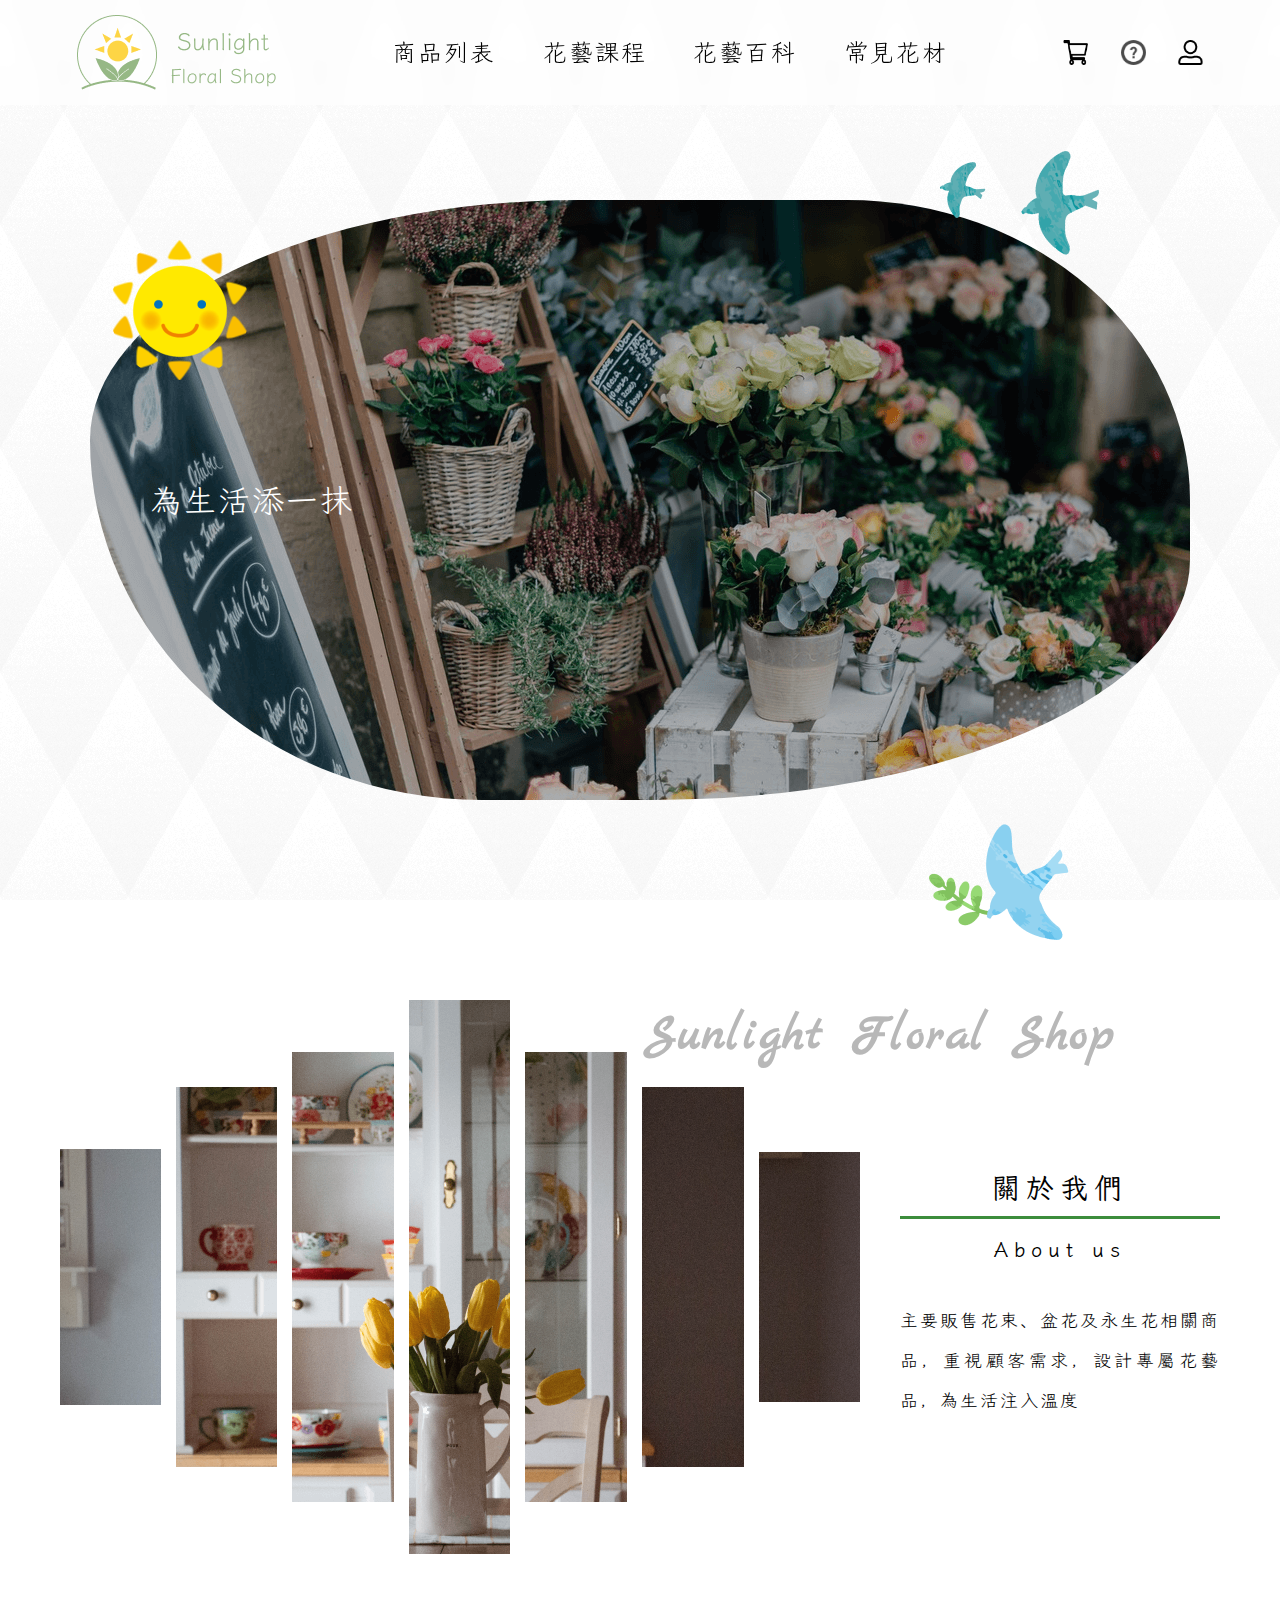
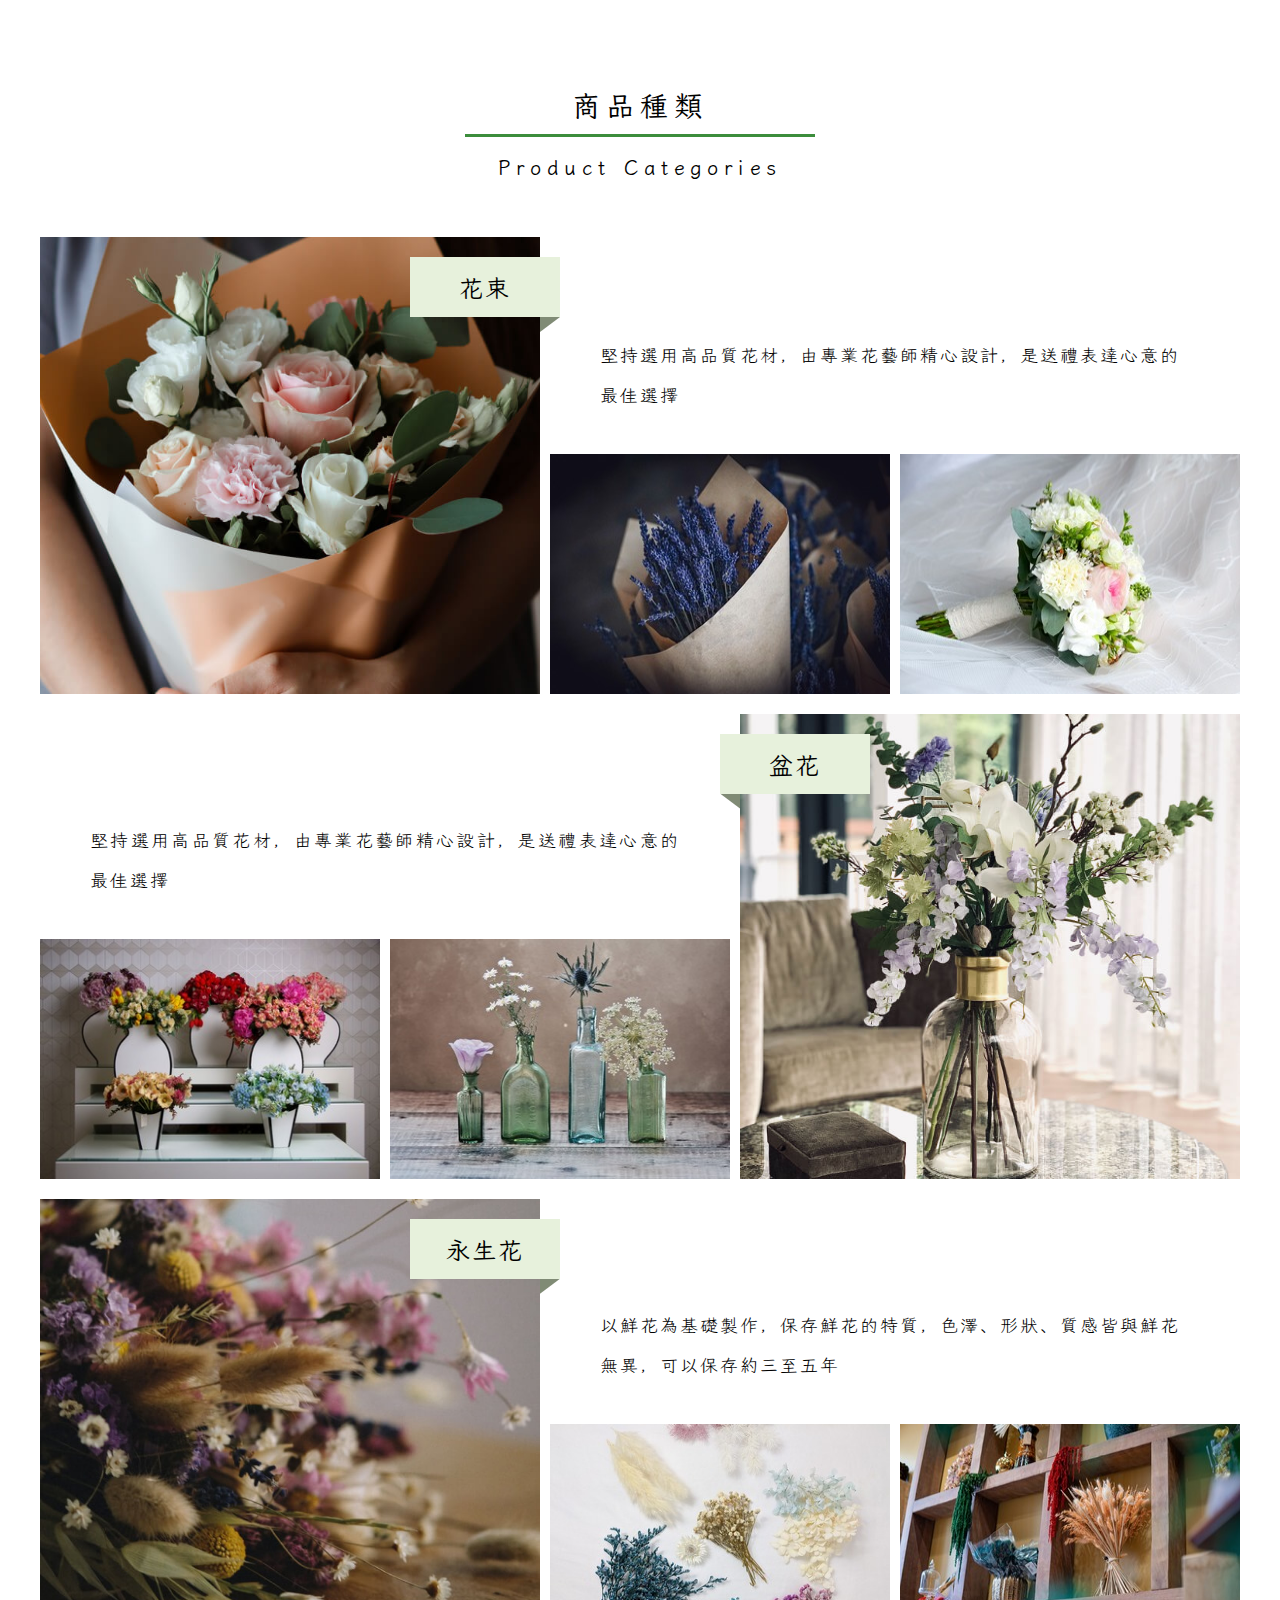
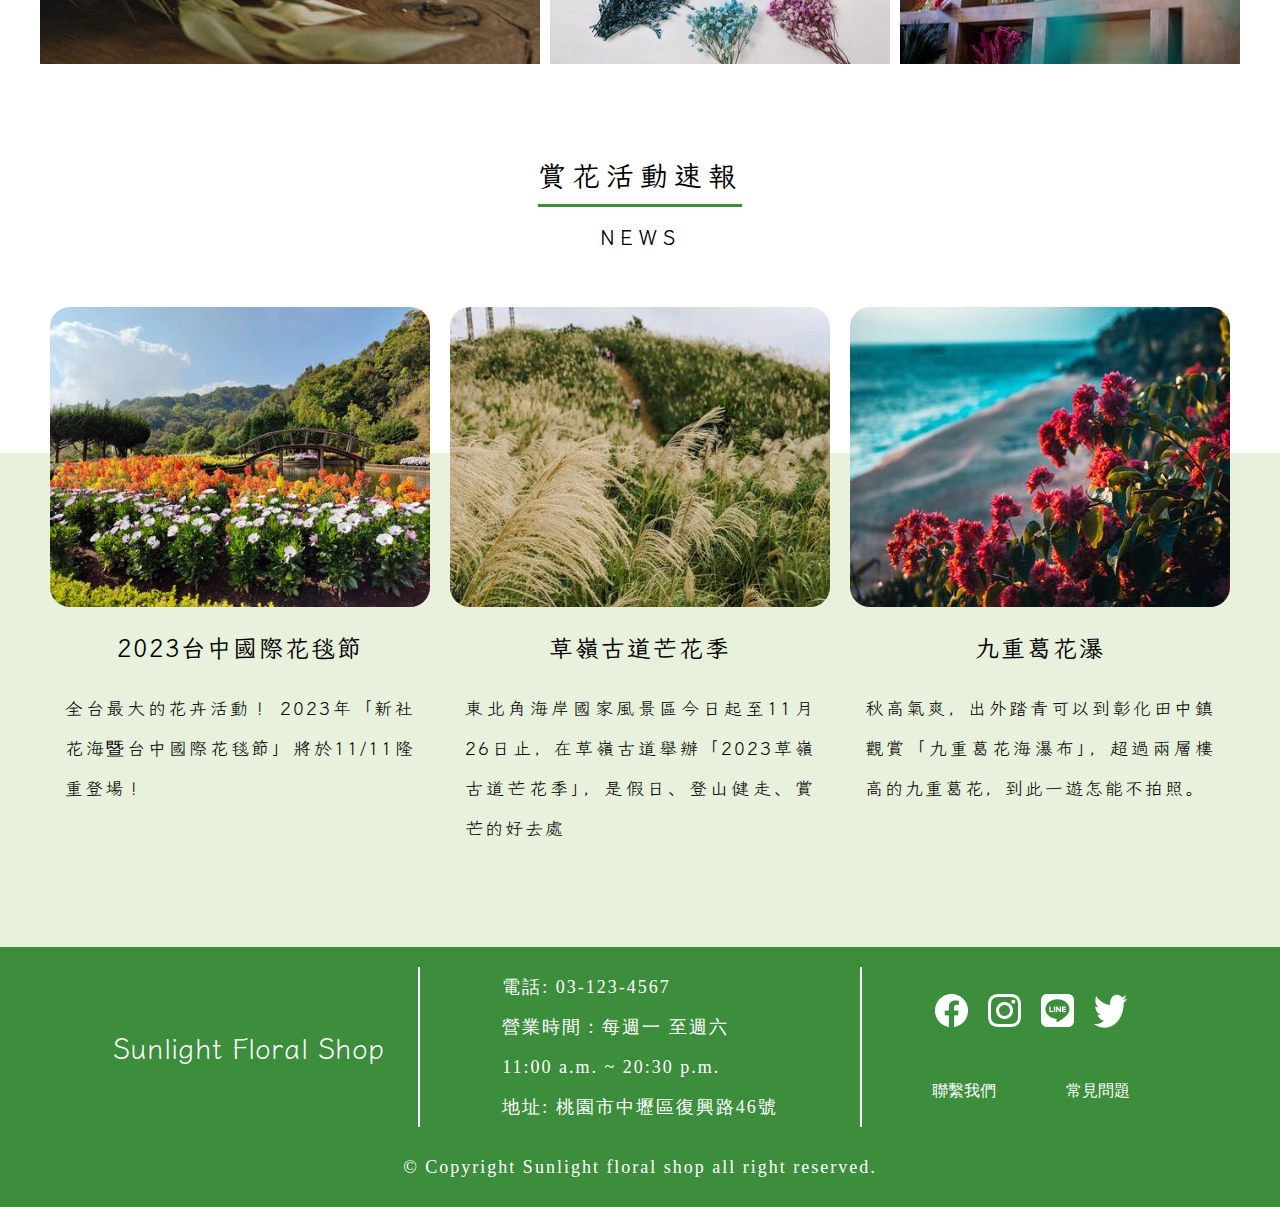
==== commit 6a546d47: "RWD" ====
--- a/index.html
+++ b/index.html
@@ -27,30 +27,30 @@
         <div class="logo">
             <a href="./index.html"><img src="./photos/icon/logo.png" alt="logo"></a>
         </div>
-        <ul>
-        
-                <li class="mynav_list">
-                    <a href="./item_list.html" >
-                        商品列表
-                    <ul class="item_drop">
-                        <li>
-                            <a href="./item_list.html">
-                                花束
-                            </a>
-                        </li>                            
-                        <li>
-                            <a href="./item_list.html">
-                                盆花
-                            </a>
-                        </li>
-                        <li>
-                            <a href="./item_list.html">
-                                永生花
-                            </a>
-                        </li>
-                    </ul>
-                </a>
-                </li>
+        <input type="checkbox" id="nav_list">
+        <ul class="nav_ul">
+            <li class="mynav_list">
+                <a href="./item_list.html" >
+                    商品列表
+                <ul class="item_drop">
+                    <li>
+                        <a href="./item_list.html">
+                            花束
+                        </a>
+                    </li>                            
+                    <li>
+                        <a href="./item_list.html">
+                            盆花
+                        </a>
+                    </li>
+                    <li>
+                        <a href="./item_list.html">
+                            永生花
+                        </a>
+                    </li>
+                </ul>
+            </a>
+            </li>
             
             <li class="mynav_list">
                 <a href="./class.html" >
@@ -79,6 +79,9 @@
                 <img src="./photos/icon/icon_member.png">
             </a>
         </div>
+        <label for="nav_list">
+            <img src="./photos/icon/icon_list.png" alt="">
+        </label>
     </div>
 </nav>
    
@@ -158,6 +161,7 @@
                     </div>
                 </div>
                 <div class="producttype_smallpic">
+                    <p>堅持選用高品質花材，由專業花藝師精心設計，是送禮表達心意的最佳選擇</p>
                     <div>
                         <div><img src="./photos/index/producttype_bouquet_1.jpg" alt="producttype_bouquet"></div>
                         <div><img src="./photos/index/producttype_bouquet_2.jpg" alt="producttype_bouquet"></div>
@@ -174,6 +178,7 @@
                     </a>
                 </div>
                 <div class="producttype_smallpic">
+                    <p>堅持選用高品質花材，由專業花藝師精心設計，是送禮表達心意的最佳選擇</p>
                     <div>
                         <div><img src="./photos/index/producttype_vase_1.jpg" alt="producttype_vase"></div>
                         <div><img src="./photos/index/producttype_vase_2.jpg" alt="producttype_vase"></div>
@@ -189,7 +194,7 @@
                     </a>
                 </div>
                 <div class="producttype_smallpic">
-                    <p>永生花又稱不凋花，以鮮花為基礎製作而成，和乾燥花不同，永生花保存了鮮花的特質，色澤、形狀、質感皆與鮮花無異。如果照顧得當，可以保存約三至五年</p>
+                    <p>以鮮花為基礎製作，保存鮮花的特質，色澤、形狀、質感皆與鮮花無異，可以保存約三至五年</p>
                     <div>
                         <div><img src="./photos/index/producttype_preserved_1.jpg" alt="producttype_preserved"></div>
                         <div><img src="./photos/index/producttype_preserved_2.jpg" alt="producttype_preserved"></div>
--- a/CSS_style/tempt.css
+++ b/CSS_style/tempt.css
@@ -42,6 +42,29 @@
     letter-spacing: 2px;
 }
 
+@media(max-width:768px){
+    h1{
+        font-size: 26px;
+    }
+    h2{
+        font-size: 22px;
+    }
+    h3{
+        font-size: 18px;
+    }
+    h4{
+        font-size: 16px;
+    }
+    p, ul, li:not(.footer p,ul,li), button{
+        font-size: 16px;
+        line-height: 30px;
+    }
+
+    h1,h2{
+        line-height: 40px;
+    }
+}
+
 ul{
 list-style: none;
 padding: 0;
@@ -99,7 +122,8 @@
     padding: 5px;
 }
 .mynav{
-    width: 1200px;
+    width: 100%;
+    max-width: 1200px;
     padding: 10px 0;
     display: flex;
     justify-content: space-around;
@@ -111,7 +135,7 @@
 .mynav>ul{
     display: flex;
     width: 650px;
-    justify-content: space-between;
+    justify-content: space-evenly;
 }
 
 .mynav_list::after{
@@ -126,7 +150,7 @@
 
 .mynav_list:not(.mynav_list:first-child):hover::after{
     transition: 0.3s;
-    transform: scaleX(1);    
+    transform: scaleX(0.8);    
 }
 
 .mynav_icon{
@@ -148,6 +172,69 @@
 
 .mynav_list{
     text-align: center;
+}
+
+.mynav>label, .mynav>input{
+    display: none;
+}
+
+@media(max-width:768px){
+
+    .mynav>input{
+        display: none;
+    }
+
+    .mynav>label{
+        display: block;
+    }
+
+    .mynav{
+        width: 600px;
+        position: relative;
+    }
+
+    .logo img{
+        width: 150px;
+    }
+
+    .mynav>ul{
+        justify-content: space-evenly;
+        flex-direction: column;
+        position: absolute;
+        width: 150px;
+        bottom: -182px;
+        right: 0;
+        display: none;
+    }
+    .mynav>ul img{
+        display: block;
+    }
+
+    .mynav>ul>li{
+        margin: 10px;
+    }
+
+    .mynav_icon{
+        width: 200px;
+        display: flex;
+        justify-content: space-between;
+    }
+    input#nav_list:checked~.nav_ul{
+        display: block;
+        background-color: rgba(255,255,255,.6); 
+        backdrop-filter: blur(10px);
+    }
+
+    .mynav_list:hover::after{
+        transition: 0.3s;
+        transform: scaleX(0.8);    
+    }
+}
+
+@media(max-width:400px){
+    .mynav{
+        width: 400px;
+    }
 }
 
 
@@ -182,6 +269,7 @@
 
 
 
+
 /* footer */
 footer{
     background-color: #3C8D3C;
@@ -193,7 +281,6 @@
     position: relative;
     display: flex;
     flex-direction: column;
-    /* border-radius: 900px 900px 0% 0%/140px 140px 0% 0%; */
     
 }
 
@@ -243,7 +330,6 @@
 .footer p, .footer_followus a{
     color: #fff;
     font-family: '微軟正黑體';
-    line-height: 40px;
     text-align: left;
 }
 .footer h4{
@@ -264,4 +350,34 @@
     line-height: 40px;
 }
 
-
+@media(max-width:768px){
+   .footer{
+        width: 600px;
+        padding: 30px 0;
+    }
+    .footer_main{
+        flex-wrap: wrap;
+    }
+    .footer_title{
+        width: 100%;
+        border: none;
+        padding-bottom: 30px;
+        border-bottom: 2px solid #fff;
+    }
+
+    .footer_icon img{
+        width: 30px;
+        height: 30px;
+    }
+
+    .footer_contact{
+        padding: 20px 0;
+        width: 50%;
+    }
+
+    .footer_followus{
+        padding: 20px 0;
+        width: 50%;
+    }
+
+}
--- a/CSS_style/index_style.css
+++ b/CSS_style/index_style.css
@@ -47,11 +47,11 @@
     background-image: url(../photos/index/index_banner_4-1.png);
     background-repeat: no-repeat;
     background-position: center;
-    width: 95px;
-    height: 95px;
-    position: absolute;
-    top: 22px;
-    right: 22px;
+    width: 100%;
+    height: 100%;
+    position: absolute;
+    top: 0;
+    right: 0;
 }
 .banner>img:nth-child(1){
     position: absolute;
@@ -70,6 +70,76 @@
     top: 30px;
     right: 240px;
     z-index: 10;
+}
+
+/* 手機板banner圖片 */
+@media (max-width:768px){
+    .banner{
+        width: 600px;
+        padding-top: 0px;
+        padding-bottom: 40px;
+        margin-top: 30px;
+    }
+
+    .banner_container{
+        width: 600px;
+        height: 350px;
+        border-radius: 20px;
+        overflow: hidden;
+    }
+
+    .banner_container>img{
+        width: 100%;
+        background-position: center;
+        background-size: cover;
+
+    }
+    .banner_sun{
+        width: 100px;
+        height: 100px;
+        top: 30px;
+        left:-40px;
+    }
+
+    .banner_sun>div:first-child{     
+       width: 100px;
+       height: 100px;
+       background-size: cover;
+    }
+    
+    .banner_sun>div:last-child{ 
+        background-size: cover;
+        width: 70px;
+        height: 70px;
+        position: absolute;
+        top: 14px;
+        left: 14.5px;
+    }
+
+    .banner>img:nth-child(1){
+        width: 150px;
+        height: 150px;
+        background-size: cover;
+        bottom: -50px;
+        right: 60px;
+    }
+    .banner>img:nth-child(2){
+        position: absolute;
+        top: -50px;
+        right: 50px;
+        z-index: 10;
+        width: 75px;
+        height: 75px;
+        background-size: cover;
+    }
+    
+    .banner>img:nth-child(3){
+        position: absolute;
+        top: -50px;
+        right: 160px;
+        z-index: 10;
+    }
+
 }
 
 
@@ -112,10 +182,23 @@
     /* color: rgb(48, 92, 78); */
     font-size: 40px;
     position: relative;
-    /* bottom: -50px; */
     opacity: 0;
     animation: banner_title 1s 1.5s linear forwards; 
 }
+
+/* 手機板banner文字 */
+@media (max-width:768px){
+    .banner_text p{
+        width: 220px;
+        font-size: 24px;
+
+    }
+    .banner_text span{
+        font-size: 28px;
+        animation: banner_title_rwd 1s 1.5s linear forwards; 
+    }
+}
+
 
 @keyframes banner_text_border{
     0%{
@@ -136,6 +219,16 @@
     100%{
         opacity: 1;
         bottom: -50px;
+    }
+}
+@keyframes banner_title_rwd{
+    0%{
+        opacity: 0;
+        bottom: 0px;
+    }
+    100%{
+        opacity: 1;
+        bottom: -40px;
     }
 }
 
@@ -168,6 +261,26 @@
 
 .aboutus_pic img:hover{
     transform: scale(1.1);
+}
+
+@media (max-width:768px){
+    .aboutus{
+        width: 600px;
+        margin-top: 30px;
+        padding-bottom: 0;
+    }
+    .aboutus_pic{
+        width: 350px;
+        height: 200px;
+        background-image: url(../photos/index/index_aboutus_rwd.png);
+        background-size: cover;
+        background-position: center;
+        border-radius: 15px;
+    }
+
+    .aboutus_pic>div{
+        display: none;
+    }
 }
 
 
@@ -213,6 +326,24 @@
     
 }
 
+@media (max-width:768px){
+    .aboutus p{
+        width: 200px;
+    }
+
+    .aboutus h3{
+        width: 400px;
+        font-size: 28px;
+        top: 90px;
+        left: -250px;
+        z-index: 2;
+    }
+
+    .aboutus_text>div{
+        z-index: 3;
+    }
+}
+
 /* 商品種類 */
 .producttype{
     width: 1200px;
@@ -249,15 +380,22 @@
     background-size: cover;
     background-position: center;
 }
-
-
-
 .producttype_title{
     width: 150px;
     height: 60px;
     background-color: #E7F1DC;
     position: absolute;
     right: -20px;
+    top: 20px;
+    z-index: 3;
+}
+
+.producttype_block:nth-child(2) .producttype_title{
+    width: 150px;
+    height: 60px;
+    background-color: #E7F1DC;
+    position: absolute;
+    left: -20px;
     top: 20px;
     z-index: 3;
 }
@@ -273,16 +411,6 @@
     top: 60px;
 }
 
-.producttype_block:nth-child(2) .producttype_title{
-    width: 150px;
-    height: 60px;
-    background-color: #E7F1DC;
-    position: absolute;
-    left: -20px;
-    top: 20px;
-    z-index: 3;
-}
-
 .producttype_block:nth-child(2) .producttype_title::after{
     content:"";
     width: 20px;
@@ -343,8 +471,63 @@
     padding-right: 10px;
 }
 
+/* 商品種類_手機板區塊 */
+@media(max-width:768px){
+    .producttype{
+        margin-top: 40px;
+        width: 600px;
+    }
+    .producttype_block{
+        align-items: flex-end;
+        width: 600px;
+        margin-top: 10px;
+
+    }
+    .producttype_main img{
+        width: 250px;
+    }
+
+    .producttype_smallpic>div{
+        width: 350px;
+    }
+    .producttype_smallpic>div img{
+        width: 160px;
+        height: 130px;
+    }
+
+    .producttype_smallpic p{
+        line-height: 30px;
+        padding: 10px 10px;
+        width: 80%;    
+    }
+
+    .producttype_block:nth-child(2) .producttype_smallpic img{
+        padding: 0;
+    }
+
+    .producttype_smallpic:nth-child(2) img{
+        width: 160px;
+        height: 130px;
+        background-size: cover;
+    }
+
+    .producttype_main>.producttype_title,
+    .producttype_block:nth-child(2) .producttype_title{
+        height: 40px;
+        width: 100px;
+    }
+
+    .producttype_title>h3{
+        line-height: 40px;
+    }
+
+    .producttype_title::after,
+    .producttype_block:nth-child(2) .producttype_title::after{
+        top: 40px;
+    }
+}
+
 .producttype_text{
-    /* border: 1px solid red; */
     width: 600px;
     margin: auto 0;
     display: flex;
@@ -367,6 +550,13 @@
 
 .producttype img{
     transition: 1s;
+}
+
+@media(max-width:768px){
+    .producttype_text{
+        width: 250px;
+        border: 1px solid #000; 
+    }
 }
 
 /* hover區塊設定 */
@@ -408,6 +598,16 @@
     transform: scale(.999);
 }
 
+@media (max-width:768px){
+    .producttype_hover p{
+        font-size: 16px;
+    }
+
+    .producttype_hover{
+        transform: scale(1);
+        backdrop-filter: blur(0px);
+    }
+}
 
 
 
@@ -427,6 +627,8 @@
     justify-content: center;
 }
 .news{
+    width: 100%;
+    max-width: 1200px;
     display:flex;
     justify-content: center;
     flex-direction: column;
@@ -479,6 +681,22 @@
     display: flex;
     flex-direction: column;
     align-items: center;
+}
+
+@media(max-width:768px){
+    .news_main{
+        width: 600px;
+        gap: 40px;
+        flex-wrap: wrap;
+        justify-content: center;
+        align-items: center;
+    }
+
+    .news_bg{
+        margin: auto;
+        background: none;
+        align-items: center;
+    }
 }
 
 /* 各區塊h2標題樣式 */
@@ -517,4 +735,21 @@
 
 .producttype>div:first-child>h2{
     width: 350px;
+}
+
+@media (max-width:768px){
+    h2{
+        line-height: 40px;
+    }
+
+
+    .aboutus_text>div>h2:first-child::after,
+.producttype>div>h2:first-child::after,
+.news>div:first-child>h2:first-child::after{
+    height: 2px;
+}
+
+.producttype>div:first-child>h2{
+    width: 250px;
+}
 }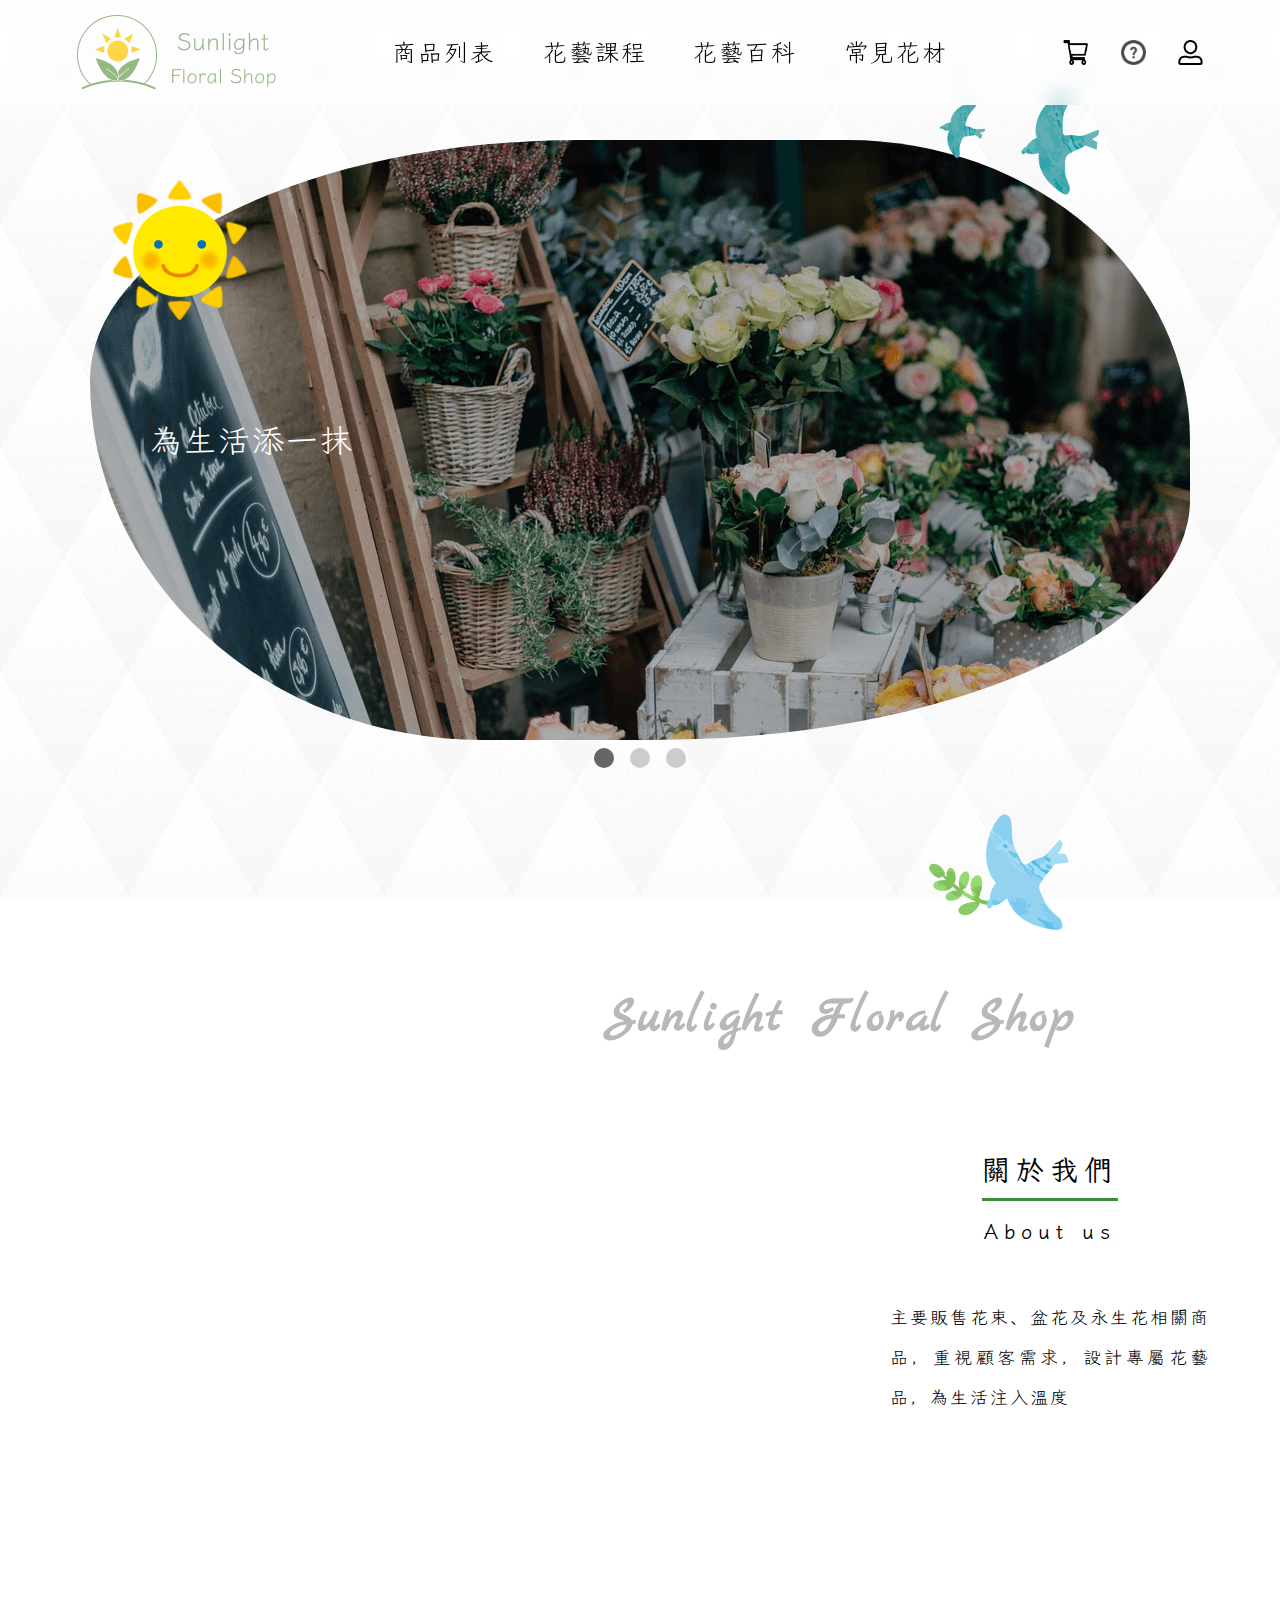
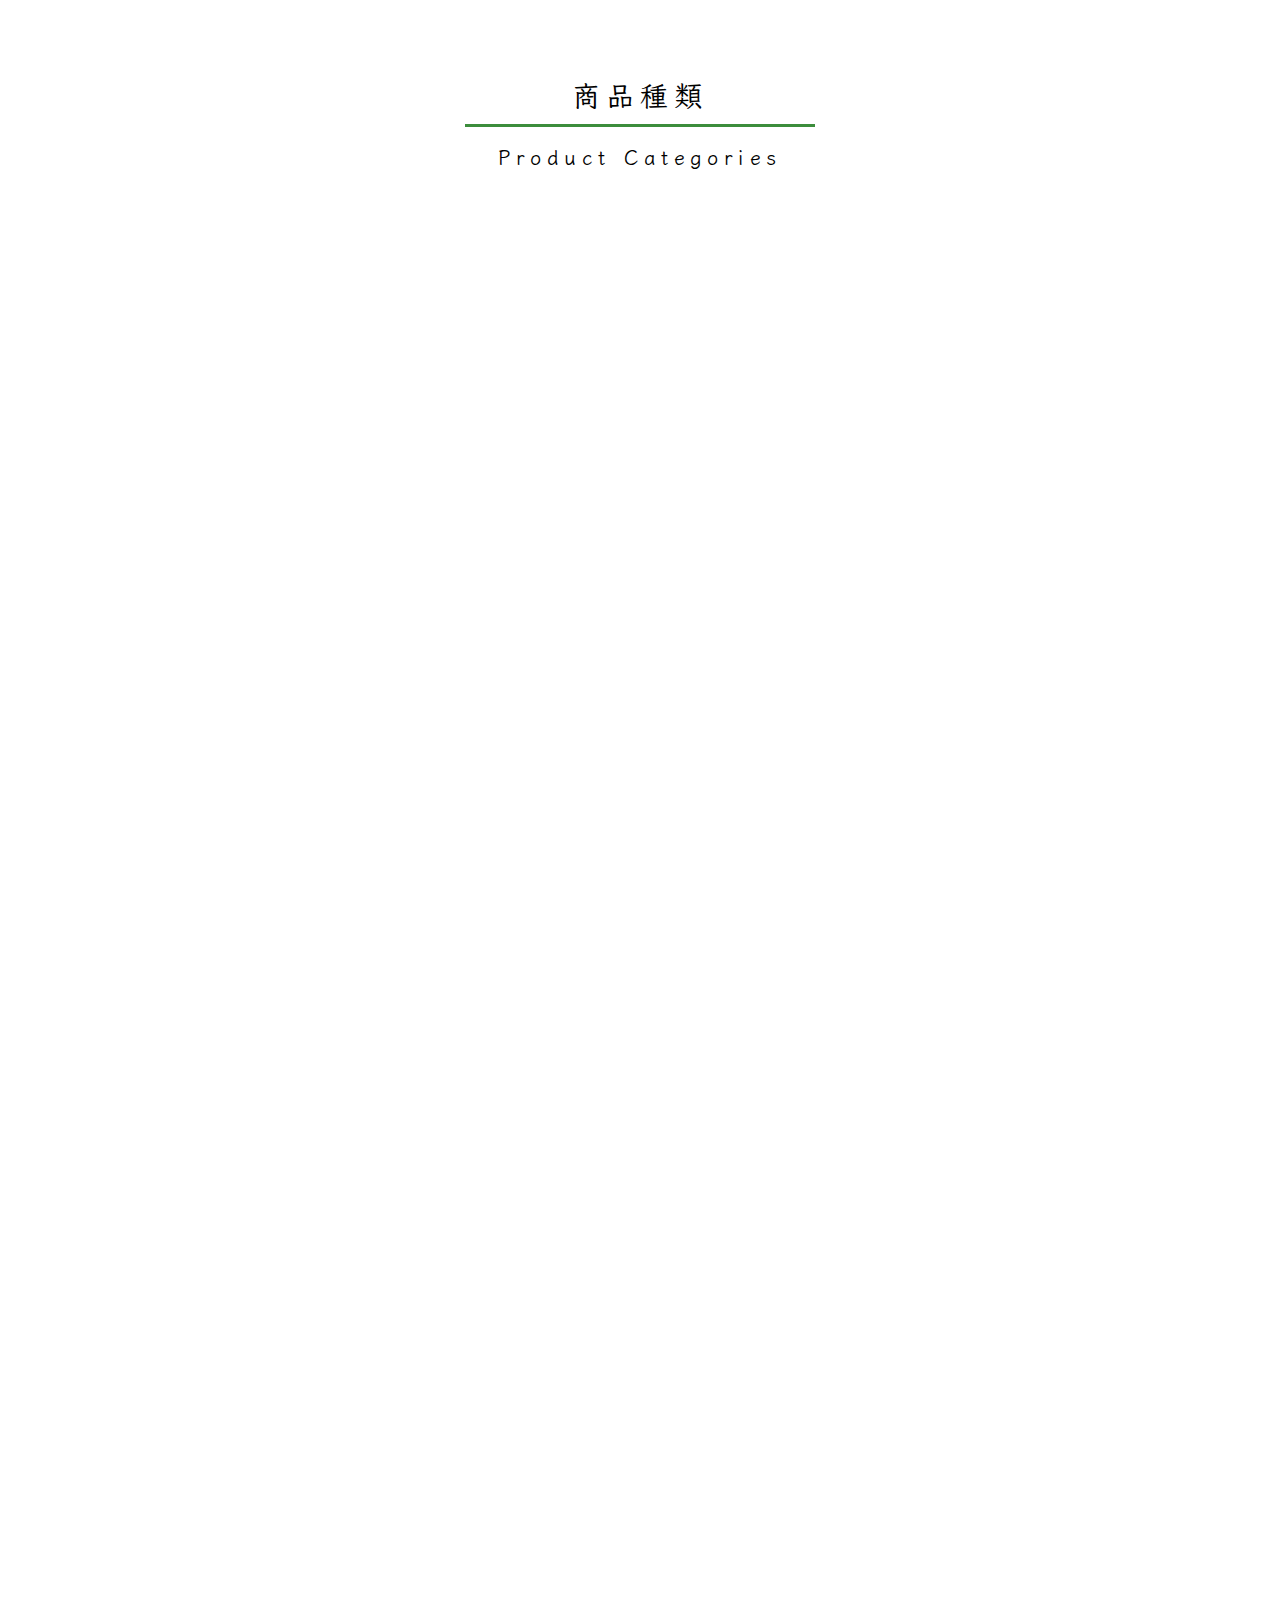
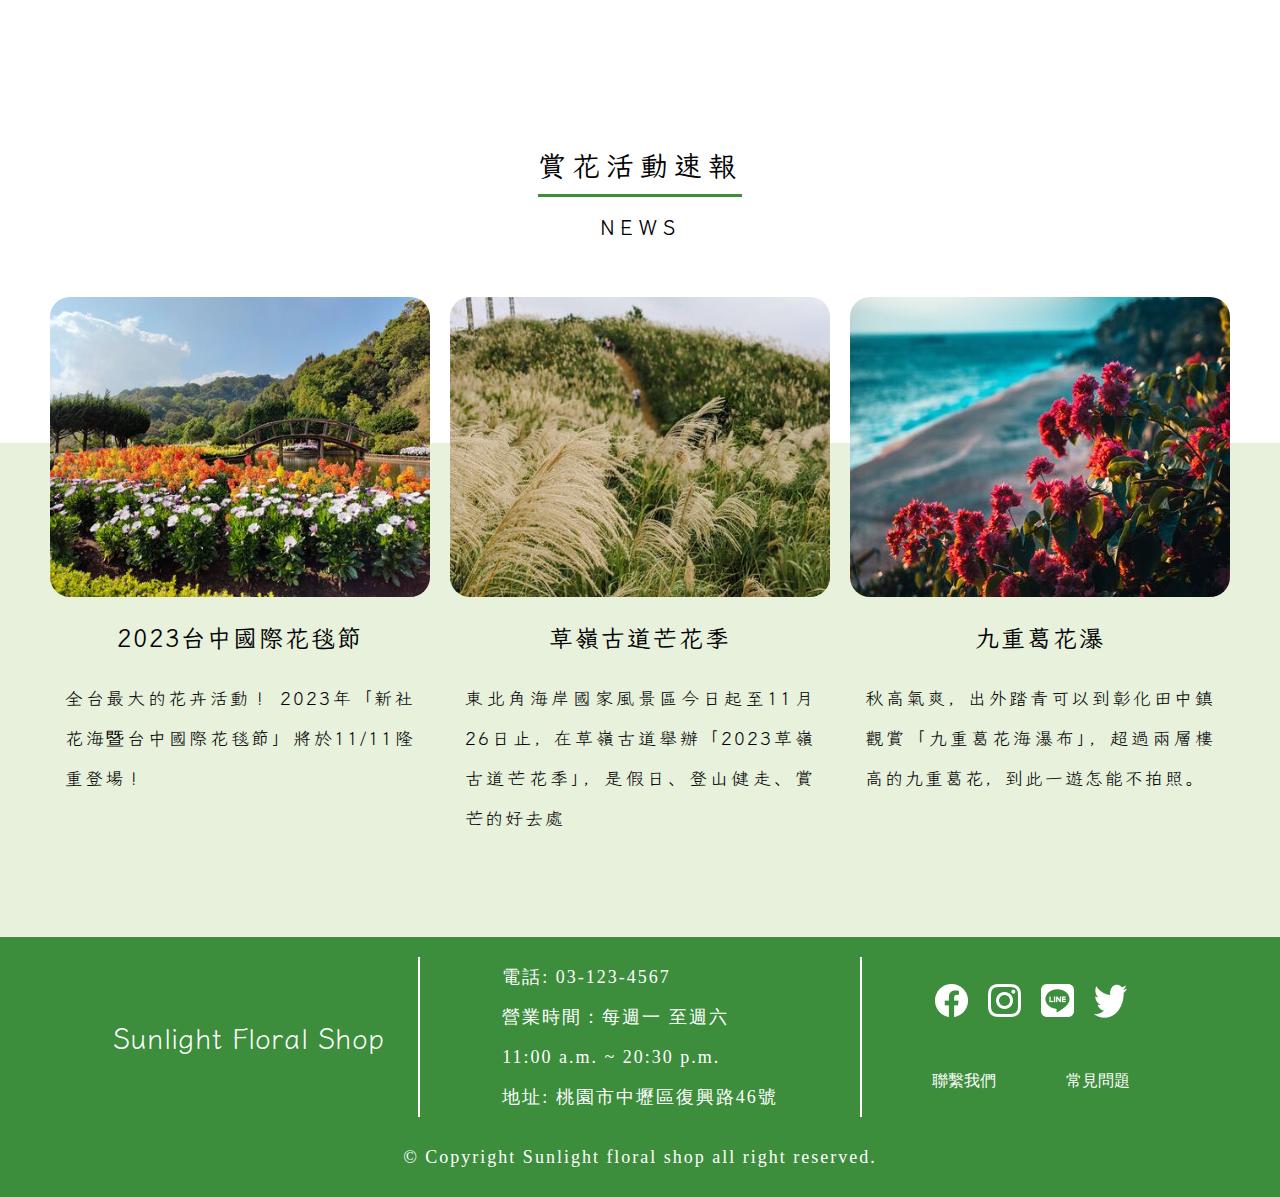
==== commit 25ae6951: "首頁scroll動畫" ====
--- a/index.html
+++ b/index.html
@@ -9,6 +9,7 @@
     <link rel="stylesheet" href="./CSS_style/normalize.css">
     <link rel="stylesheet" href="./CSS_style/tempt.css">
     <link rel="stylesheet" href="./CSS_style/index_style.css">
+    <link rel="stylesheet" href="./CSS_style/login.css">
     
 <!-- 英文字體 marck script -->
     <link rel="preconnect" href="https://fonts.googleapis.com">
@@ -18,11 +19,39 @@
 <link rel="preconnect" href="https://fonts.googleapis.com">
 <link rel="preconnect" href="https://fonts.gstatic.com" crossorigin>
 <link href="https://fonts.googleapis.com/css2?family=Klee+One&family=Marck+Script&display=swap" rel="stylesheet">
+
 </head>
 <body>
+    <div class="login_container" id="loginBox" style="display:none;">
+        <div class="login_main_area" id="login_main">
+            <div class="login_title">
+                <h2>會員登入</h2>
+                <h3>Login</h3>
+            </div>
+            <div class="login_block">
+                <div>
+                    <p>帳號：</p>
+                    <input type="text" placeholder="請輸入會員帳號">
+                </div>
+                <div>
+                    <p>密碼：</p>
+                    <input type="password" placeholder="請輸入密碼">
+                </div>
+                <a href="#"><span>忘記密碼?</span></a>
+            </div>
+            <div class="login_btn">
+                <a href="#" class="signup">
+                    <span>會員註冊</span>
+                </a>
+                <button class="member_login">登入</button>
+                <button class="member_cancel" id="cancelBtn">取消</button>
+            </div>
+        </div>
+    </div>
 <header>
     <!-- 導覽列 -->
-<nav>
+<nav  id="header">
+
     <div class="mynav">
         <div class="logo">
             <a href="./index.html"><img src="./photos/icon/logo.png" alt="logo"></a>
@@ -75,11 +104,11 @@
             <a href="#" class="mynav_question">
                 <img src="./photos/icon/icon_question.png">
             </a>
-            <a href="./login.html" class="mynav_member">
+            <label for="member" class="mynav_member" id="login_icon" >
                 <img src="./photos/icon/icon_member.png">
-            </a>
-        </div>
-        <label for="nav_list">
+            </label>
+        </div>
+        <label id="navList">
             <img src="./photos/icon/icon_list.png" alt="">
         </label>
     </div>
@@ -97,47 +126,54 @@
             <div></div>
             <div></div>
         </div>
-        <div class="banner_container">
-            <img src="./photos/index/index_banner.png" alt="banner">
+        <div class="banner_container" id="bannerDiv">
+            <ul id="bannerImg">
+                <li><img src="./photos/index/index_banner_main_1.png" alt="banner"></li>
+                <li><img src="./photos/index/index_banner_main_2.png" alt="banner"></li>
+                <li><img src="./photos/index/index_banner_main_3.png" alt="banner"></li>
+            </ul>            
             <div class="banner_text">
                 <p>為生活添一抹<span>綠意</span></p>
             </div>
         </div>
+        <ul id="bannerBtn">
+
+        </ul>
     </section>
     <!-- 關於我們 -->
     <section class="aboutus">
         <div class="aboutus_block">
-            <div class="aboutus_pic">
+            <div>
+                <div class="aboutus_img">
+                    <img src="./photos/index/index_aboutus_1.png" alt="aboutus_pic">
+                </div>
+                <div class="aboutus_img">
+                    <img src="./photos/index/index_aboutus_2.png" alt="aboutus_pic">
+                </div>
+                <div class="aboutus_img">
+                    <img src="./photos/index/index_aboutus_3.png" alt="aboutus_pic">
+                </div>
+                <div class="aboutus_img">
+                    <img src="./photos/index/index_aboutus_4.png" alt="aboutus_pic">
+                </div>
+                <div class="aboutus_img">
+                    <img src="./photos/index/index_aboutus_5.png" alt="aboutus_pic">
+                </div>
+                <div class="aboutus_img">
+                    <img src="./photos/index/index_aboutus_6.png" alt="aboutus_pic">
+                </div>
+                <div class="aboutus_img">
+                    <img src="./photos/index/index_aboutus_7.png" alt="aboutus_pic">
+                </div>
+            </div>    
+            <div class="aboutus_text">
+                <h3 class="aboutus_storename">Sunlight Floral Shop</h3>
                 <div>
-                    <img src="./photos/index/index_aboutus_1.png" alt="aboutus_pic">
-                </div>
-                <div>
-                    <img src="./photos/index/index_aboutus_2.png" alt="aboutus_pic">
-                </div>
-                <div>
-                    <img src="./photos/index/index_aboutus_3.png" alt="aboutus_pic">
-                </div>
-                <div>
-                    <img src="./photos/index/index_aboutus_4.png" alt="aboutus_pic">
-                </div>
-                <div>
-                    <img src="./photos/index/index_aboutus_5.png" alt="aboutus_pic">
-                </div>
-                <div>
-                    <img src="./photos/index/index_aboutus_6.png" alt="aboutus_pic">
-                </div>
-                <div>
-                    <img src="./photos/index/index_aboutus_7.png" alt="aboutus_pic">
-                </div>
-            </div>    
-                <div class="aboutus_text">
-                    <h3 class="aboutus_storename">Sunlight Floral Shop</h3>
-                    <div>
-                        <h2>關於我們</h2>
-                        <h2>About us</h2>
-                    </div>
-                    <p>主要販售花束、盆花及永生花相關商品，重視顧客需求，設計專屬花藝品，為生活注入溫度</p>
-                </div>
+                    <h2>關於我們</h2>
+                    <h2>About us</h2>
+                </div>
+                <p>主要販售花束、盆花及永生花相關商品，重視顧客需求，設計專屬花藝品，為生活注入溫度</p>
+            </div>
         </div>
     </section>
 <!-- 商品種類 -->
@@ -148,7 +184,7 @@
         </div>
         <div>
             <div class="producttype_block">
-                <div class="producttype_main">
+                <div class="producttype_main" id="producttype_bouquet">
                     <div class="producttype_title">
                         <h3>花束</h3>
                     </div>
@@ -170,7 +206,7 @@
                 </div>
             </div>
             <div class="producttype_block">
-                <div class="producttype_main">
+                <div class="producttype_main" id="producttype_potted">
                     <div class="producttype_title"><h3>盆花</h3></div>
                     <img src="./photos/index/producttype_vase_0.jpg" alt="producttype" class="producttype_mainpic">
                     <a href="./item_list.html" class="producttype_hover">
@@ -186,7 +222,7 @@
                 </div>
             </div>
             <div class="producttype_block">
-                <div class="producttype_main">
+                <div class="producttype_main" id="producttype_preserved">
                     <div class="producttype_title"><h3>永生花</h3></div>
                     <img src="./photos/index/producttype_preserved_0.jpg" alt="producttype" class="producttype_mainpic">
                     <a href="./item_list.html" class="producttype_hover">
@@ -278,6 +314,11 @@
         </div>
     </div>
 </footer>
+<script src="./JavaScript/jquery-3.7.1.js"></script>
+<script src="./JavaScript/nav.js"></script>
+<script src="./JavaScript/loginBox.js"></script>
+<script src="./JavaScript/index_bannerSlider.js"></script>
+<script src="./JavaScript/indexScroll.js"></script>
 </body>
 
 </html>--- a/CSS_style/tempt.css
+++ b/CSS_style/tempt.css
@@ -3,12 +3,14 @@
     margin: 0;    
 }
 
+
 html,body{
     scroll-behavior: smooth;
+
 }
 
 h1,h2,h3,h4,p,ul,li:not(.footer p,ul,li), a, 
-input{
+input, button{
     font-family: 'Klee One';
 }
 
@@ -40,6 +42,7 @@
     line-height: 40px;
     font-size: 18px;
     letter-spacing: 2px;
+    
 }
 
 @media(max-width:768px){
@@ -64,6 +67,30 @@
         line-height: 40px;
     }
 }
+
+@media(max-width:400px){
+    h1{
+        font-size: 22px;
+    }
+    h2{
+        font-size: 18px;
+    }
+    h3{
+        font-size: 14px;
+    }
+    h4{
+        font-size: 14px;
+    }
+    p, ul, li:not(.footer p,ul,li), button{
+        font-size: 12px;
+        line-height: 30px;
+    }
+
+    h1,h2{
+        line-height: 40px;
+    }
+}
+
 
 ul{
 list-style: none;
@@ -79,15 +106,17 @@
     font-size: 24px;
     border: none;
     border-radius: 10px;
+    background-color: rgba(0,0,0,0);
 }
 
 header{
-    width: 100%;
+    top: 0;
+    z-index: 5;
 }
 main{
     width: 100%;
     margin: 0 auto;
-    margin-top: 120px;
+    margin-top: 60px;
     display: flex;
     flex-direction: column;
     align-items: center;
@@ -108,15 +137,22 @@
 
 /* 導覽列 */
 
+.smallPanel{
+    transform: translateY(-100%);
+    overflow: hidden;
+    transition: all 1s;
+}
+
 nav{
     width: 100%;
     background-color: rgba(255,255,255,.6); 
     backdrop-filter: blur(10px);
     display: flex;
     justify-content: center;
+    z-index: 3;   
+    transition: all 1s; 
     position: fixed;
     top: 0;
-    z-index: 3;
 }
 .mynav img:first-child{
     padding: 5px;
@@ -130,6 +166,7 @@
     align-items: center;
     top: 0;
     z-index: 2;
+
 }
 
 .mynav>ul{
@@ -179,7 +216,6 @@
 }
 
 @media(max-width:768px){
-
     .mynav>input{
         display: none;
     }
@@ -189,7 +225,7 @@
     }
 
     .mynav{
-        width: 600px;
+        max-width: 600px;
         position: relative;
     }
 
@@ -219,8 +255,7 @@
         display: flex;
         justify-content: space-between;
     }
-    input#nav_list:checked~.nav_ul{
-        display: block;
+    .nav_ul{
         background-color: rgba(255,255,255,.6); 
         backdrop-filter: blur(10px);
     }
@@ -231,9 +266,16 @@
     }
 }
 
-@media(max-width:400px){
+@media(max-width:440px){
+    header{
+        position: static;
+    }
     .mynav{
-        width: 400px;
+        max-width: 400px;
+    }
+
+    .mynav_icon{
+        width: 150px;
     }
 }
 
@@ -250,7 +292,7 @@
     position: absolute;
     border-radius: 10px;
     max-height: 0;
-    opacity: 0;
+    display: none;
     z-index: 99; 
     /* 以免被其他區塊遮到 */
 }
@@ -263,8 +305,14 @@
 
 .mynav_list:first-child:hover .item_drop{
     max-height: 100vh;
-    opacity: 1;
+    display: block;
     transition: 1s;
+}
+
+@media (max-width:768px){
+    .mynav_list:first-child:hover .item_drop{
+        display: none;
+    }
 }
 
 
@@ -272,7 +320,8 @@
 
 /* footer */
 footer{
-    background-color: #3C8D3C;
+    background-color: #3C8D3C;  
+    width: 100%;
 }
 .footer{
     width: 1200px;
@@ -370,14 +419,59 @@
         height: 30px;
     }
 
-    .footer_contact{
-        padding: 20px 0;
-        width: 50%;
-    }
-
+    .footer_contact,
     .footer_followus{
         padding: 20px 0;
         width: 50%;
     }
 
 }
+
+@media(max-width:440px){
+    .footer{
+         width: 400px;
+         padding: 20px 0;
+     }
+
+     .footer_main{
+        width: 400px;
+        align-items: center;
+     }
+     .footer_title{
+        padding-bottom: 10px;
+        border: none;
+        border-bottom: 2px solid #fff;
+     }
+
+     .footer_contact,
+     .footer_followus{
+        padding: 10px 0;
+        width: 100%;
+    }
+
+    .footer_contact p{
+        text-align: center;
+    }
+
+    .footer_icon{
+        
+        margin-bottom: 10px;
+    }
+
+     .footer_icon img{
+        width: 25px;
+        height: 25px;
+    }
+
+    .footer_followus{
+        border-top: 2px solid #fff;
+        border-left: none;
+        padding: 20px 0;
+    }
+
+    .footer_followus>a{
+        text-align: left;
+    }
+ 
+ }
+ 
--- a/CSS_style/index_style.css
+++ b/CSS_style/index_style.css
@@ -25,12 +25,46 @@
     overflow: hidden;
 }
 
+#bannerImg{
+    position: relative;
+    display: flex;
+}
+
+#bannerImg>li{
+    float: left;
+}
+
+#bannerBtn li{
+	width: 20px;
+	height: 20px;
+	background-color: #ccc;
+	border-radius: 50%;
+	display: inline-block;
+	margin: 8px;
+}
+
+#bannerBtn li.clicked{
+	background-color: #666;
+    z-index: 10;
+}
+
+#bannerBtn{
+	/* ul */
+	/* 讓按鈕置中對齊 */
+	text-align: center;
+	width: 100%;
+	height: 50px;
+}
+
+/* banner_插圖 */
+
 .banner_sun{
     width: 140px;
     height: 140px;
     position: absolute;
     top: 120px;
     left:70px;
+    z-index: 5;
 }
 .banner_sun>div:first-child{     
     background-image: url(../photos/index/index_banner_4-2.png);
@@ -78,7 +112,6 @@
         width: 600px;
         padding-top: 0px;
         padding-bottom: 40px;
-        margin-top: 30px;
     }
 
     .banner_container{
@@ -88,11 +121,8 @@
         overflow: hidden;
     }
 
-    .banner_container>img{
+    .banner_container>ul>li>img{
         width: 100%;
-        background-position: center;
-        background-size: cover;
-
     }
     .banner_sun{
         width: 100px;
@@ -140,6 +170,42 @@
         z-index: 10;
     }
 
+    #bannerBtn li{
+        width: 15px;
+        height: 15px;
+    }
+
+}
+
+@media (max-width:440px){
+    .banner,
+    .banner_container{
+        width: 400px;
+    }
+
+    .banner>img:nth-child(1){
+        width: 100px;
+        height: 100px;
+        background-size: cover;
+        bottom: -50px;
+        right: 60px;
+    }
+    .banner>img:nth-child(2){
+        position: absolute;
+        top: -50px;
+        right: 50px;
+        z-index: 10;
+        width: 60px;
+        height: 60px;
+        background-size: cover;
+    }
+    
+    .banner>img:nth-child(3){
+        position: absolute;
+        top: -50px;
+        right: 160px;
+        z-index: 10;
+    }
 }
 
 
@@ -243,23 +309,23 @@
     align-items: center;
     justify-content: space-between;
 }
-.aboutus_pic{
+.aboutus_block>div{
     width: 800px;
     display: flex;
     gap: 15px;
     align-items: center;
 }
 
-.aboutus_pic>div{
+.aboutus_img{
     overflow: hidden;
 }
 
-.aboutus_pic img{
+.aboutus_block>div img{
     transition: 1s;
     vertical-align: middle;
 }
 
-.aboutus_pic img:hover{
+.aboutus_block>div img:hover{
     transform: scale(1.1);
 }
 
@@ -269,20 +335,38 @@
         margin-top: 30px;
         padding-bottom: 0;
     }
-    .aboutus_pic{
-        width: 350px;
+
+    .aboutus_block>div{
+        width: 50%;
+    }
+    .aboutus_block>div:first-child{
         height: 200px;
         background-image: url(../photos/index/index_aboutus_rwd.png);
         background-size: cover;
         background-position: center;
         border-radius: 15px;
-    }
-
-    .aboutus_pic>div{
+        margin: 0;
+    }
+
+    .aboutus_img{
         display: none;
     }
 }
 
+@media (max-width:440px){
+    .aboutus{
+        width: 400px;
+    }
+    .aboutus_block{
+        align-items: center;
+    }
+
+    .aboutus_block>div:first-child{
+        width: 60%;
+        height: 250px;
+    }
+
+}
 
 
 /* 關於我們 文字 */
@@ -339,10 +423,10 @@
         z-index: 2;
     }
 
-    .aboutus_text>div{
-        z-index: 3;
-    }
-}
+
+}
+
+@media(max-width:440px){}
 
 /* 商品種類 */
 .producttype{
@@ -368,11 +452,15 @@
     margin-top: 20px;
     display: flex; 
     justify-content: space-between;
+
 }
 
 .producttype_block:nth-child(2){
     flex-direction: row-reverse;
-}
+    position: relative;
+}
+
+
 
 .producttype_main img{
     width: 500px;
@@ -481,7 +569,6 @@
         align-items: flex-end;
         width: 600px;
         margin-top: 10px;
-
     }
     .producttype_main img{
         width: 250px;
@@ -527,6 +614,20 @@
     }
 }
 
+@media(max-width:440px){
+    .producttype,
+    .producttype_block{
+        width: 400px;
+    }
+
+    .producttype_smallpic>div{
+        display: none;
+    }
+    .producttype_main img{
+        width: 200px;
+    }
+}
+
 .producttype_text{
     width: 600px;
     margin: auto 0;
@@ -555,8 +656,15 @@
 @media(max-width:768px){
     .producttype_text{
         width: 250px;
-        border: 1px solid #000; 
-    }
+    }
+}
+
+@keyframes producttype {
+    100%{
+        opacity: 1;
+        left: 0;
+    }
+    
 }
 
 /* hover區塊設定 */
@@ -640,7 +748,7 @@
     width: 330px;
     display: flex;
     align-items: center;
-    justify-content: space-between;
+    justify-content: center;
 
 }
 .news_main{
@@ -648,12 +756,12 @@
     display:flex;
     justify-content: space-between;
     margin-top: 20px;
+    position: relative;
 }
 
 .news_block{
     display: flex;
     flex-direction: column;
-
 }
 
 .news_block img{
@@ -684,8 +792,13 @@
 }
 
 @media(max-width:768px){
+
+    .news{
+        width: 600px;
+    }
     .news_main{
-        width: 600px;
+        margin: auto;
+        width: 100%;
         gap: 40px;
         flex-wrap: wrap;
         justify-content: center;
@@ -696,6 +809,14 @@
         margin: auto;
         background: none;
         align-items: center;
+        width: 100%;
+    }
+
+}
+
+@media (max-width:440px){
+    .news{
+        width: 400px;
     }
 }
 
--- a/CSS_style/login.css
+++ b/CSS_style/login.css
@@ -0,0 +1,110 @@
+.login_container input{
+    border: none;
+    border-bottom: 1px solid #8A8A8A;
+    line-height: 40px;
+    flex-grow: 1;
+    font-size: 16px;
+    padding-left: 20px;
+}
+
+.login_container{
+    position: fixed;
+    width: 100%;
+    height: 100%;
+    top: 0;
+    background-color: rgba(150, 150, 150, 0.5);
+    z-index: 5;
+    display: flex;
+    align-items: center;
+}
+
+.login_main_area{
+    width: 600px;
+    margin: auto;
+    margin-top: 80px;
+    border-radius: 20px;
+    box-shadow: 5px 5px 6px #8A8A8A;
+    background-color: #fff;
+    display: flex;
+    flex-direction: column;
+    align-items: center;
+    padding: 60px;
+}
+
+/* 標題區塊 */
+.login_title{
+    margin-bottom: 40px;
+}
+.login_title h2, .login_title h3{
+    /* border: 1px solid #000; */
+    text-align: center;
+}
+
+.login_title h2::after{
+    content: "";
+    display: block;
+    width: 100%;
+    height: 3px;
+    background-color: #4FAE4F;
+}
+
+/* 帳號密碼輸入區塊 */
+
+.login_block{
+    display: flex;
+    flex-direction: column;
+    width: 400px;
+}
+
+.login_block>div{
+    margin: 20px 0;
+    display: flex;
+    justify-content: center;
+    align-items: center;
+}
+
+.login_block>div>p{
+    text-align: center;
+}
+
+.login_container a{
+    align-self: flex-end;
+    font-size: 16px;
+    color: #8A8A8A;
+}
+
+/* 按鈕區塊 */
+
+.login_btn{
+    display: flex;
+    flex-direction: column;
+    align-items: center;
+    justify-content: center;
+    width: 400px;
+}
+
+.login_btn> .signup{
+    align-self: flex-start;
+    margin-top: 40px;
+    color: #8A8A8A;
+}
+
+.member_login, .member_cancel{
+    width: 100%;
+    margin-top: 20px;
+    line-height: 50px;
+}
+
+.login_btn>.member_login{
+    background-color: #3C8D3C;
+    color: #fff;
+    font-size: 18px;
+}
+
+.login_btn>.member_cancel{
+    border: 1px solid #3C8D3C;
+    color: #3C8D3C;
+    font-size: 18px;
+}
+
+
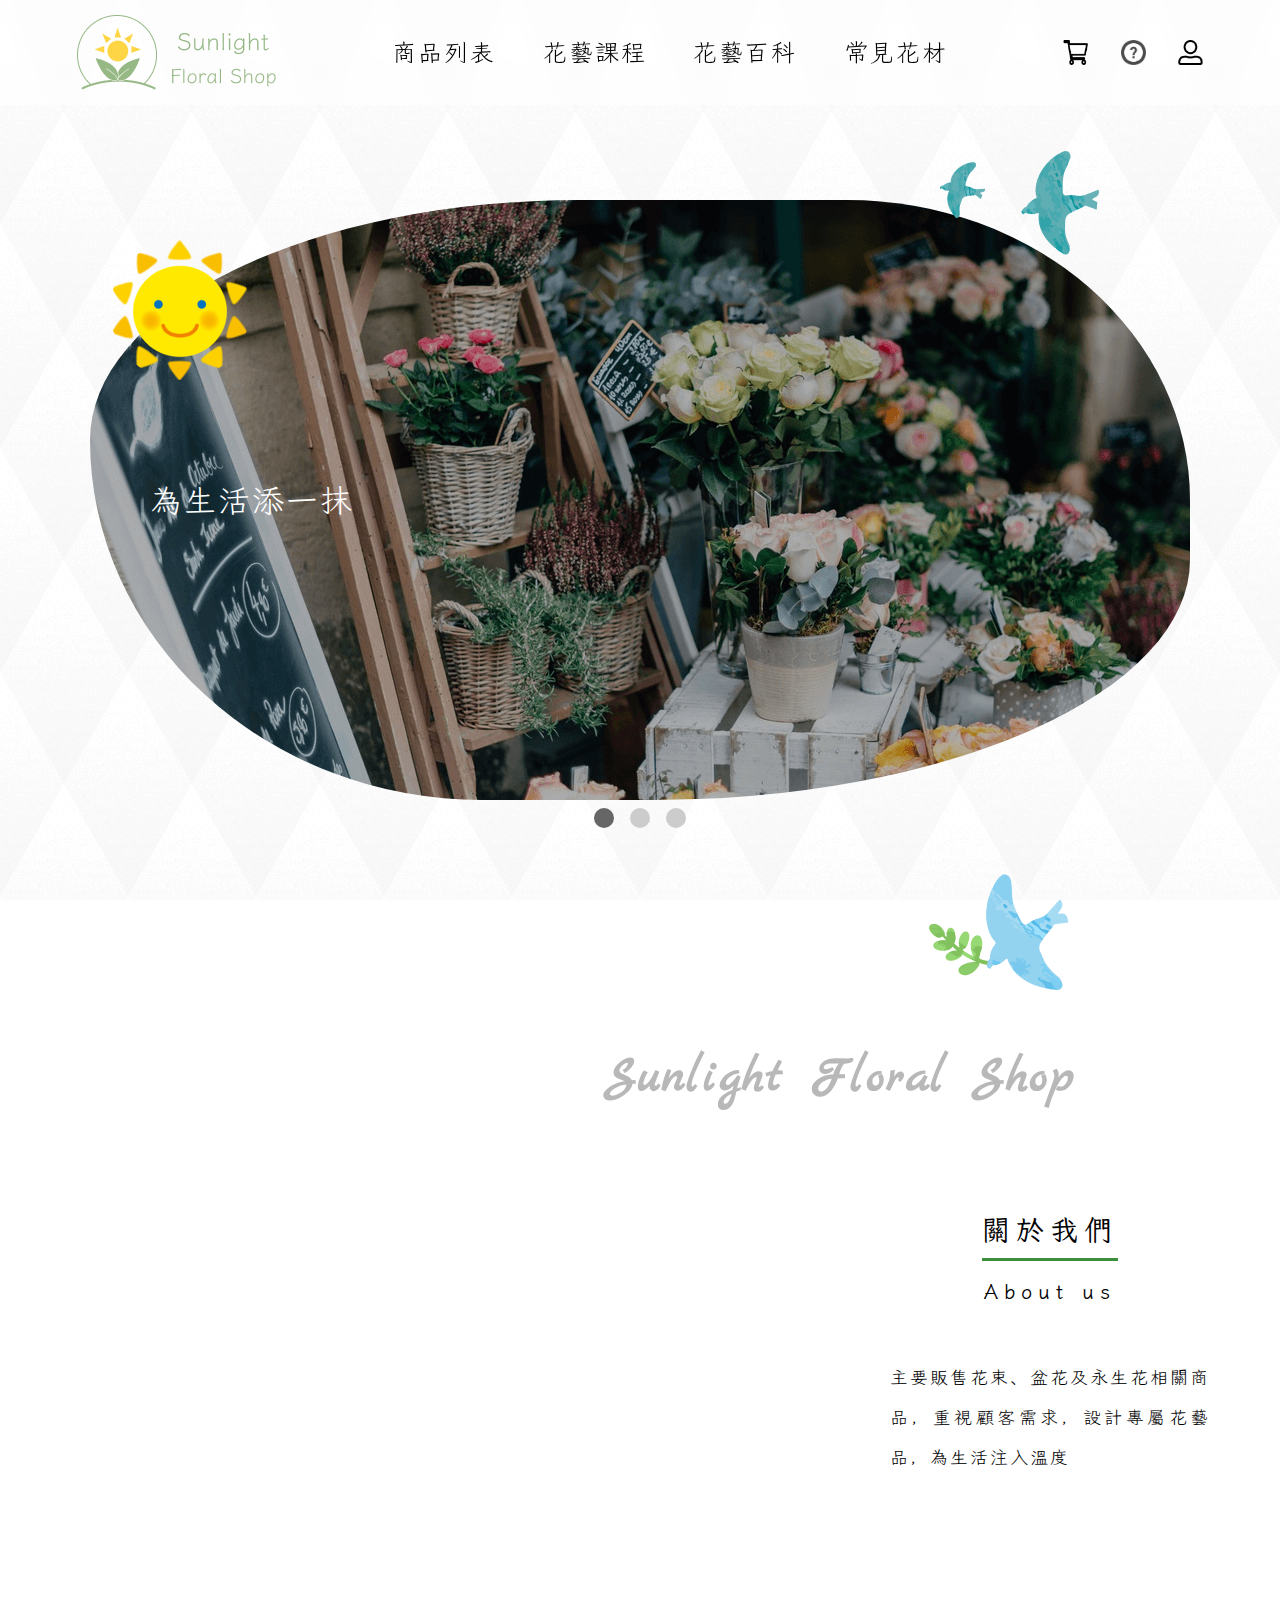
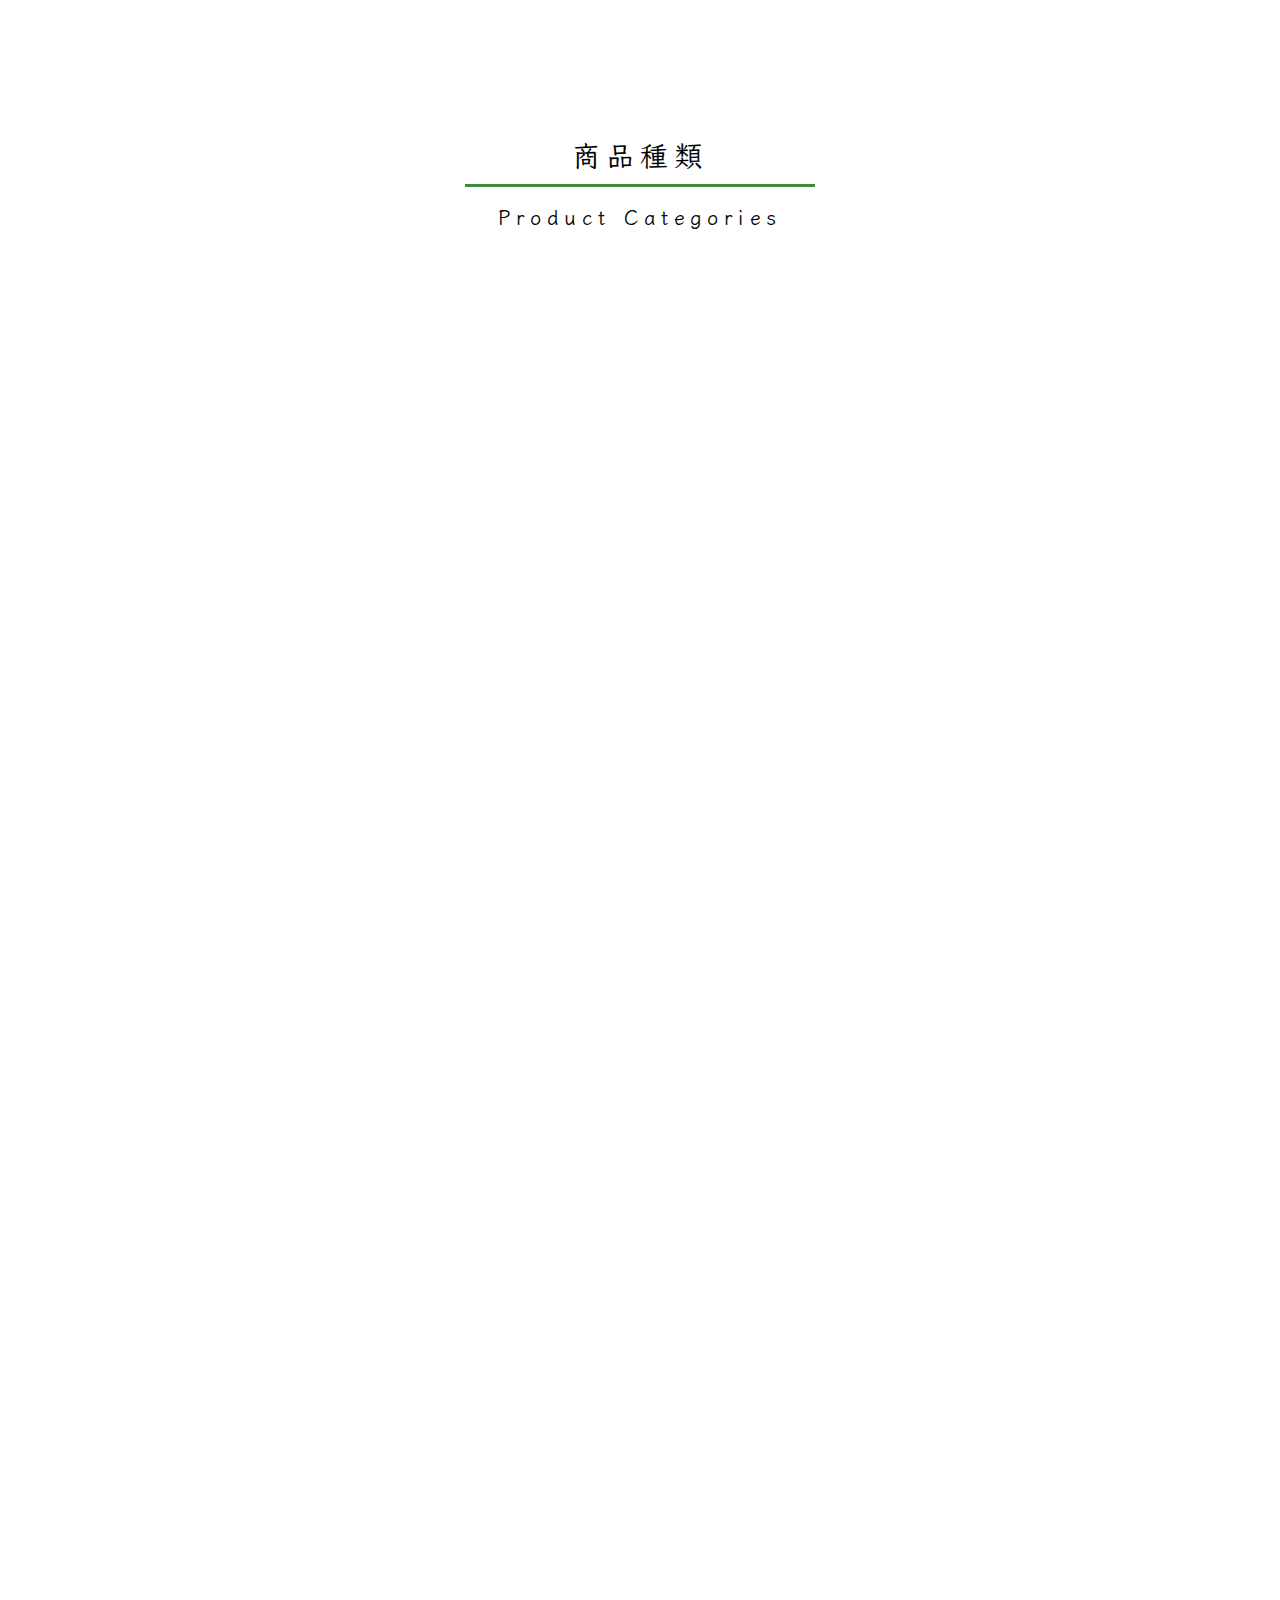
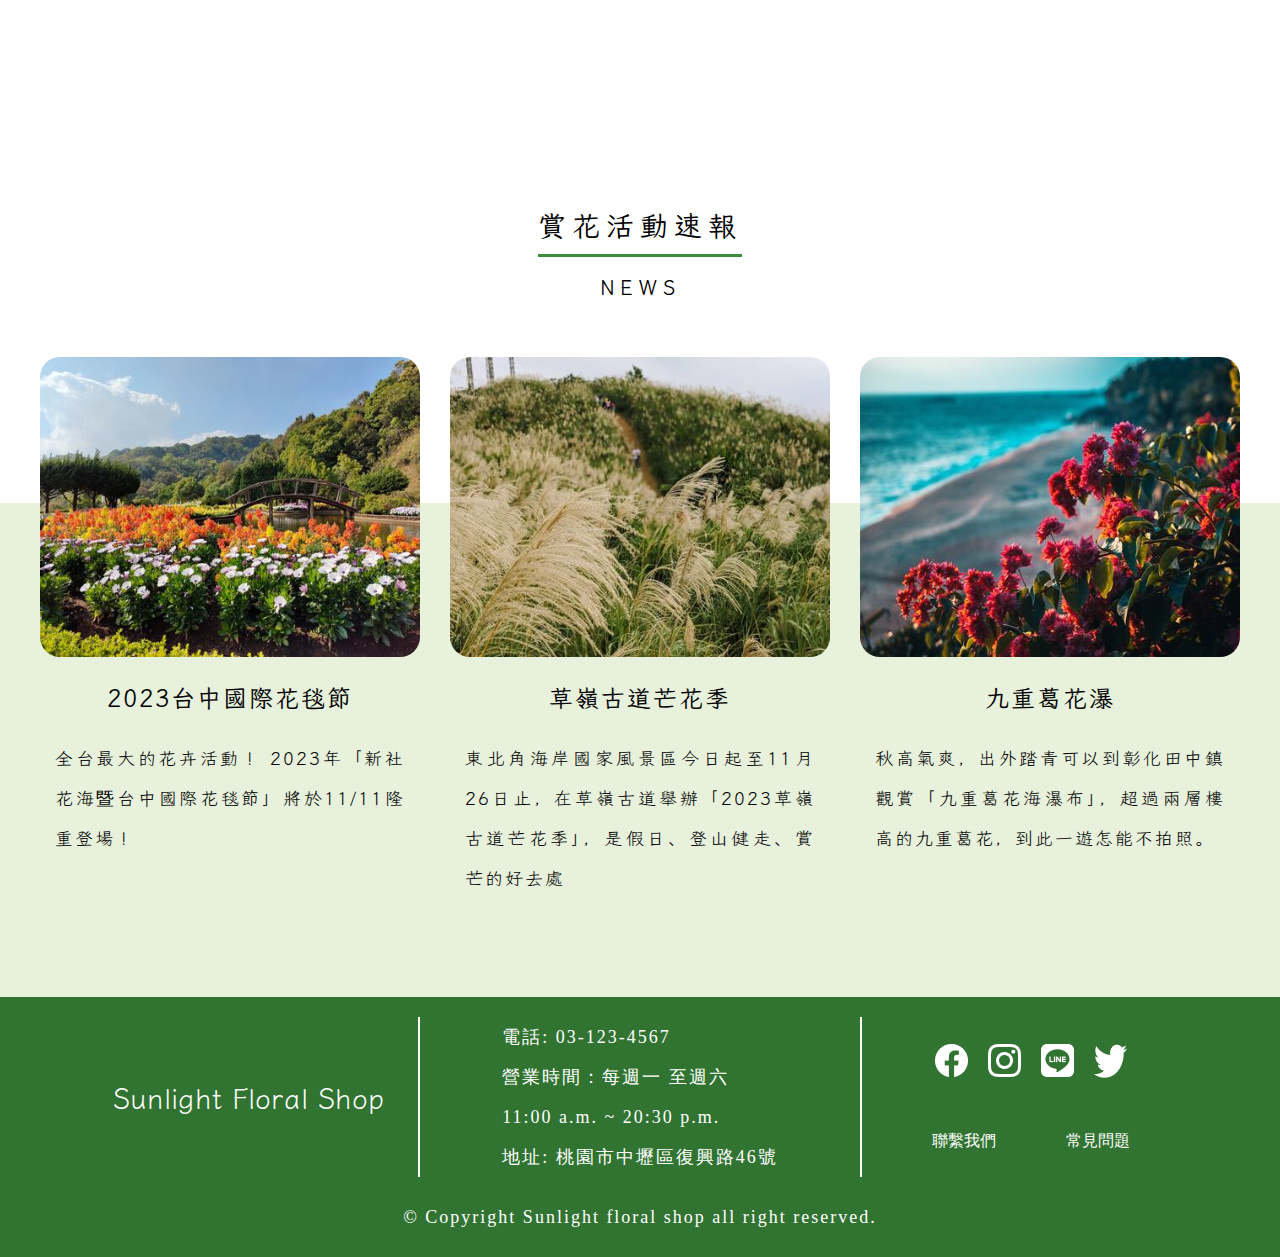
==== commit fdd5e3d8: "rwd_導覽列調整" ====
--- a/index.html
+++ b/index.html
@@ -108,8 +108,8 @@
                 <img src="./photos/icon/icon_member.png">
             </label>
         </div>
-        <label id="navList">
-            <img src="./photos/icon/icon_list.png" alt="">
+        <label id="navList" for="nav_list">
+            <span></span><span></span><span></span>
         </label>
     </div>
 </nav>
--- a/CSS_style/tempt.css
+++ b/CSS_style/tempt.css
@@ -70,24 +70,24 @@
 
 @media(max-width:400px){
     h1{
-        font-size: 22px;
+        font-size: 24px;
     }
     h2{
-        font-size: 18px;
+        font-size: 20px;
     }
     h3{
-        font-size: 14px;
+        font-size: 16px;
     }
     h4{
-        font-size: 14px;
+        font-size: 16px;
     }
     p, ul, li:not(.footer p,ul,li), button{
-        font-size: 12px;
+        font-size: 16px;
         line-height: 30px;
     }
 
-    h1,h2{
-        line-height: 40px;
+    h1,h2,h3,h4{
+        line-height: 20px;
     }
 }
 
@@ -116,10 +116,11 @@
 main{
     width: 100%;
     margin: 0 auto;
-    margin-top: 60px;
+    margin-top: 120px;
     display: flex;
     flex-direction: column;
     align-items: center;
+    overflow: hidden;
 }
 
 
@@ -131,6 +132,10 @@
 input[type=number]::-webkit-outer-spin-button{
     appearance: none;
     margin: 0;
+}
+
+input{
+    background-color: rgba(0,0,0,0);
 }
 
 
@@ -180,7 +185,7 @@
     display: block;
     height: 3px;
     width: 100%;
-    background-color: #3C8D3C;
+    background-color: #317331;
     transition: 0.3s;
     transform: scaleX(0);
 }
@@ -211,8 +216,40 @@
     text-align: center;
 }
 
-.mynav>label, .mynav>input{
+.mynav>label, .mynav>input#nav_list{
     display: none;
+}
+
+#navList>span{
+    width: 100%;;
+    height: 5px;
+    background-color: #317331;
+    position: relative;
+    transition: transform 0.5s ease-in-out, top 0.5s ease-in-out 0.6s;
+    top: 0;
+    opacity: 1;
+}
+
+#navList>span+span{
+    margin-top: 6px;
+   
+}
+
+input#nav_list:checked~#navList>span:nth-child(1){
+    /* margin: 6px + height: 5px */
+    top: 11px;
+    transform: rotate(-45deg);
+    transition: top 0.5s ease-in-out, transform 0.5s ease-in-out 0.5s;
+}
+
+input#nav_list:checked~#navList>span:nth-child(2){
+    opacity: 0;
+}
+
+input#nav_list:checked~#navList>span:nth-child(3){
+    top: -11px;
+    transform: rotate(45deg);
+    transition: top 0.5s ease-in-out, transform 0.5s ease-in-out 0.5s;
 }
 
 @media(max-width:768px){
@@ -221,12 +258,12 @@
     }
 
     .mynav>label{
-        display: block;
-    }
-
-    .mynav{
-        max-width: 600px;
-        position: relative;
+        display: flex;
+        flex-direction: column;
+        justify-content: center;
+        height: 50px;
+        width: 30px;
+        /* border: 1px solid red;  */
     }
 
     .logo img{
@@ -237,10 +274,10 @@
         justify-content: space-evenly;
         flex-direction: column;
         position: absolute;
-        width: 150px;
-        bottom: -182px;
-        right: 0;
+        top: 82px;
+        height: 100vh;
         display: none;
+        background-color: rgba(255,255,255,.8); 
     }
     .mynav>ul img{
         display: block;
@@ -255,16 +292,15 @@
         display: flex;
         justify-content: space-between;
     }
-    .nav_ul{
-        background-color: rgba(255,255,255,.6); 
-        backdrop-filter: blur(10px);
-    }
-
-    .mynav_list:hover::after{
+
+
+    .nav_ul>li:hover::after,
+    .mynav_list:not(.mynav_list:first-child):hover::after{
         transition: 0.3s;
-        transform: scaleX(0.8);    
-    }
-}
+        transform: scaleX(0.2);    
+    }
+}
+
 
 @media(max-width:440px){
     header{
@@ -320,7 +356,7 @@
 
 /* footer */
 footer{
-    background-color: #3C8D3C;  
+    background-color: #317331;  
     width: 100%;
 }
 .footer{
--- a/CSS_style/index_style.css
+++ b/CSS_style/index_style.css
@@ -127,8 +127,8 @@
     .banner_sun{
         width: 100px;
         height: 100px;
-        top: 30px;
-        left:-40px;
+        top: 0px;
+        left:-15px;
     }
 
     .banner_sun>div:first-child{     
@@ -192,7 +192,7 @@
     }
     .banner>img:nth-child(2){
         position: absolute;
-        top: -50px;
+        top: -10px;
         right: 50px;
         z-index: 10;
         width: 60px;
@@ -202,8 +202,8 @@
     
     .banner>img:nth-child(3){
         position: absolute;
-        top: -50px;
-        right: 160px;
+        top: -10px;
+        right: 120px;
         z-index: 10;
     }
 }
@@ -239,7 +239,7 @@
     content:"";
     display: block;
     height: 3px;
-    background-color: #3A8816;
+    background-color: #317331;
     opacity: 0;
     animation: banner_text_border 1s 0.5s linear forwards;
 }
@@ -437,6 +437,7 @@
     flex-direction: column;
     align-items: center;
     justify-content: center;
+    /* overflow: hidden; */
 }
 
 .producttype_main{
@@ -752,7 +753,7 @@
 
 }
 .news_main{
-    width: 1200px;
+    width: 100%;
     display:flex;
     justify-content: space-between;
     margin-top: 20px;
@@ -765,7 +766,6 @@
 }
 
 .news_block img{
-    margin: 0 auto;
     width: 380px;
     height: 300px;
     background-size: cover;
@@ -774,7 +774,6 @@
 }
 
 .news_block h3{
-    width: 400px;
     text-align: center;
     margin-top: 20px;
     margin-bottom: 20px;
@@ -860,6 +859,7 @@
 
 @media (max-width:768px){
     h2{
+        letter-spacing: 1px;
         line-height: 40px;
     }
 
--- a/CSS_style/login.css
+++ b/CSS_style/login.css
@@ -45,7 +45,7 @@
     display: block;
     width: 100%;
     height: 3px;
-    background-color: #4FAE4F;
+    background-color: #317331;
 }
 
 /* 帳號密碼輸入區塊 */
